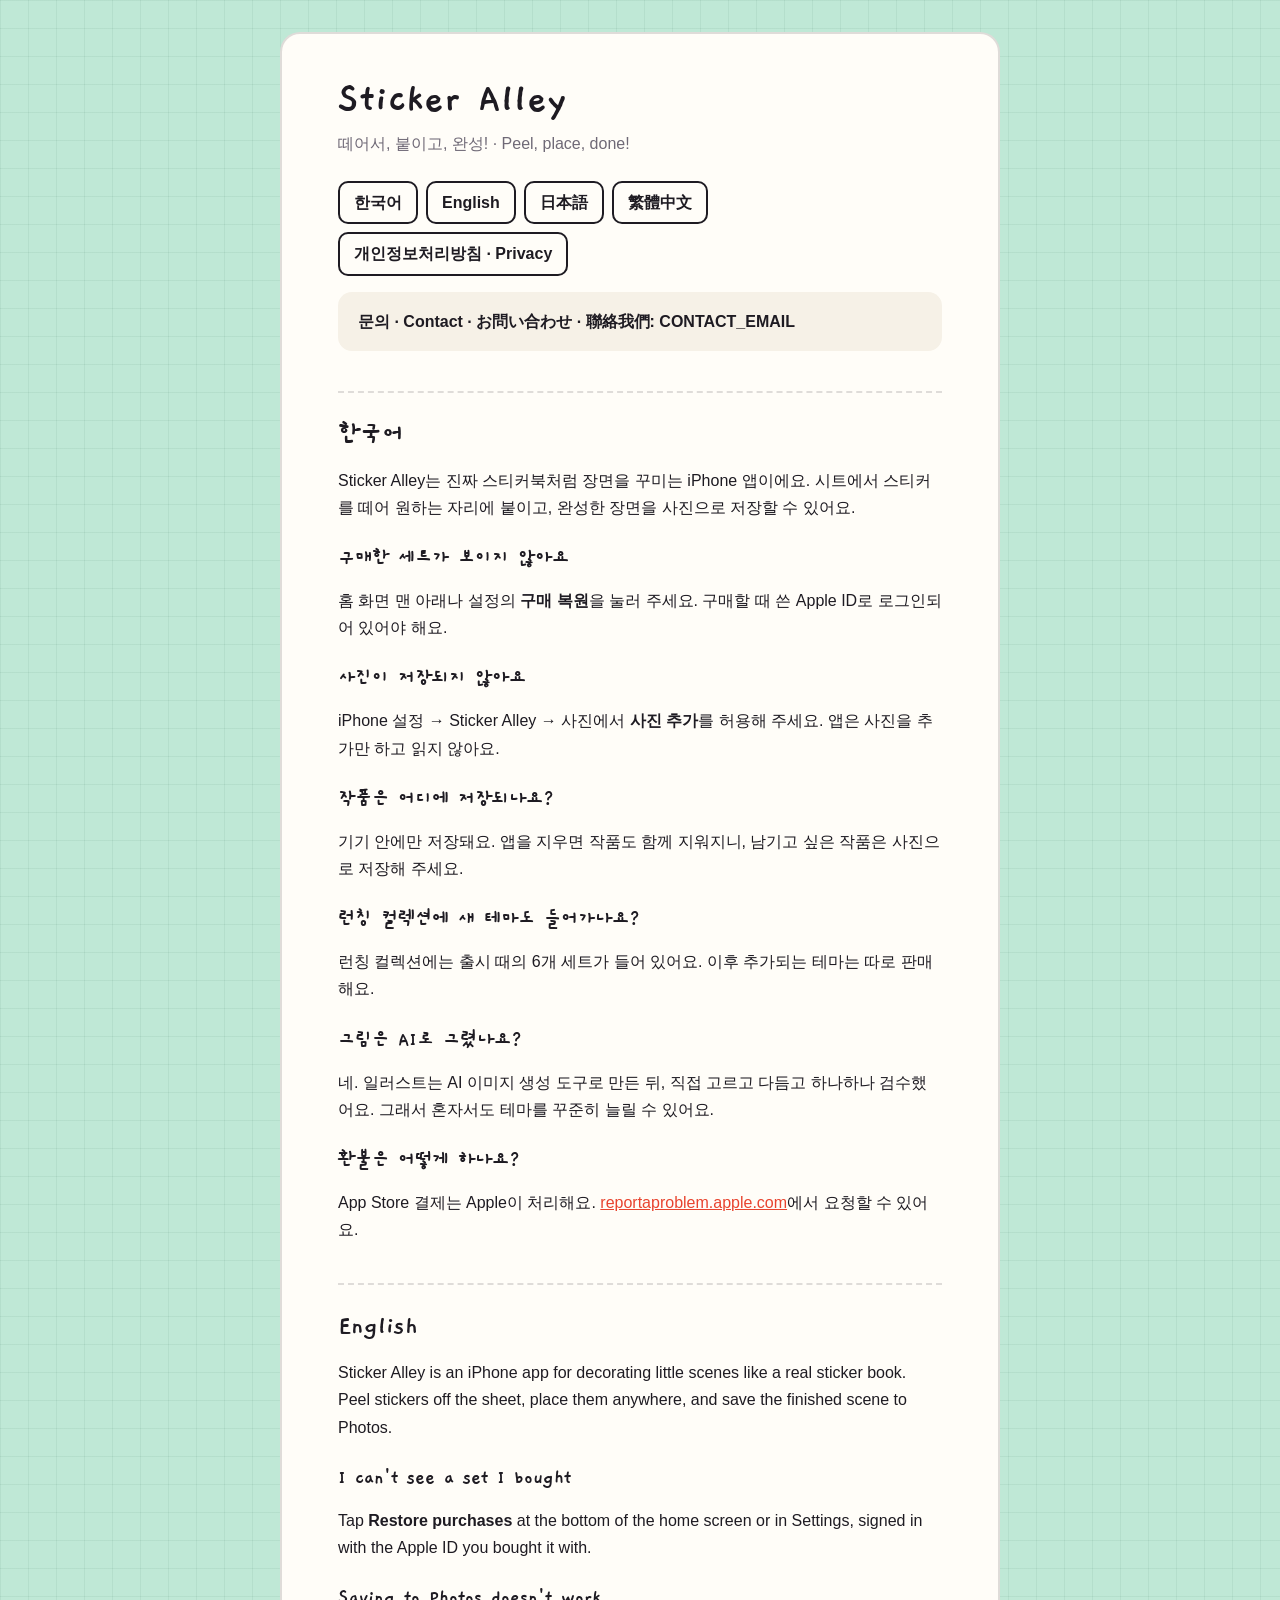
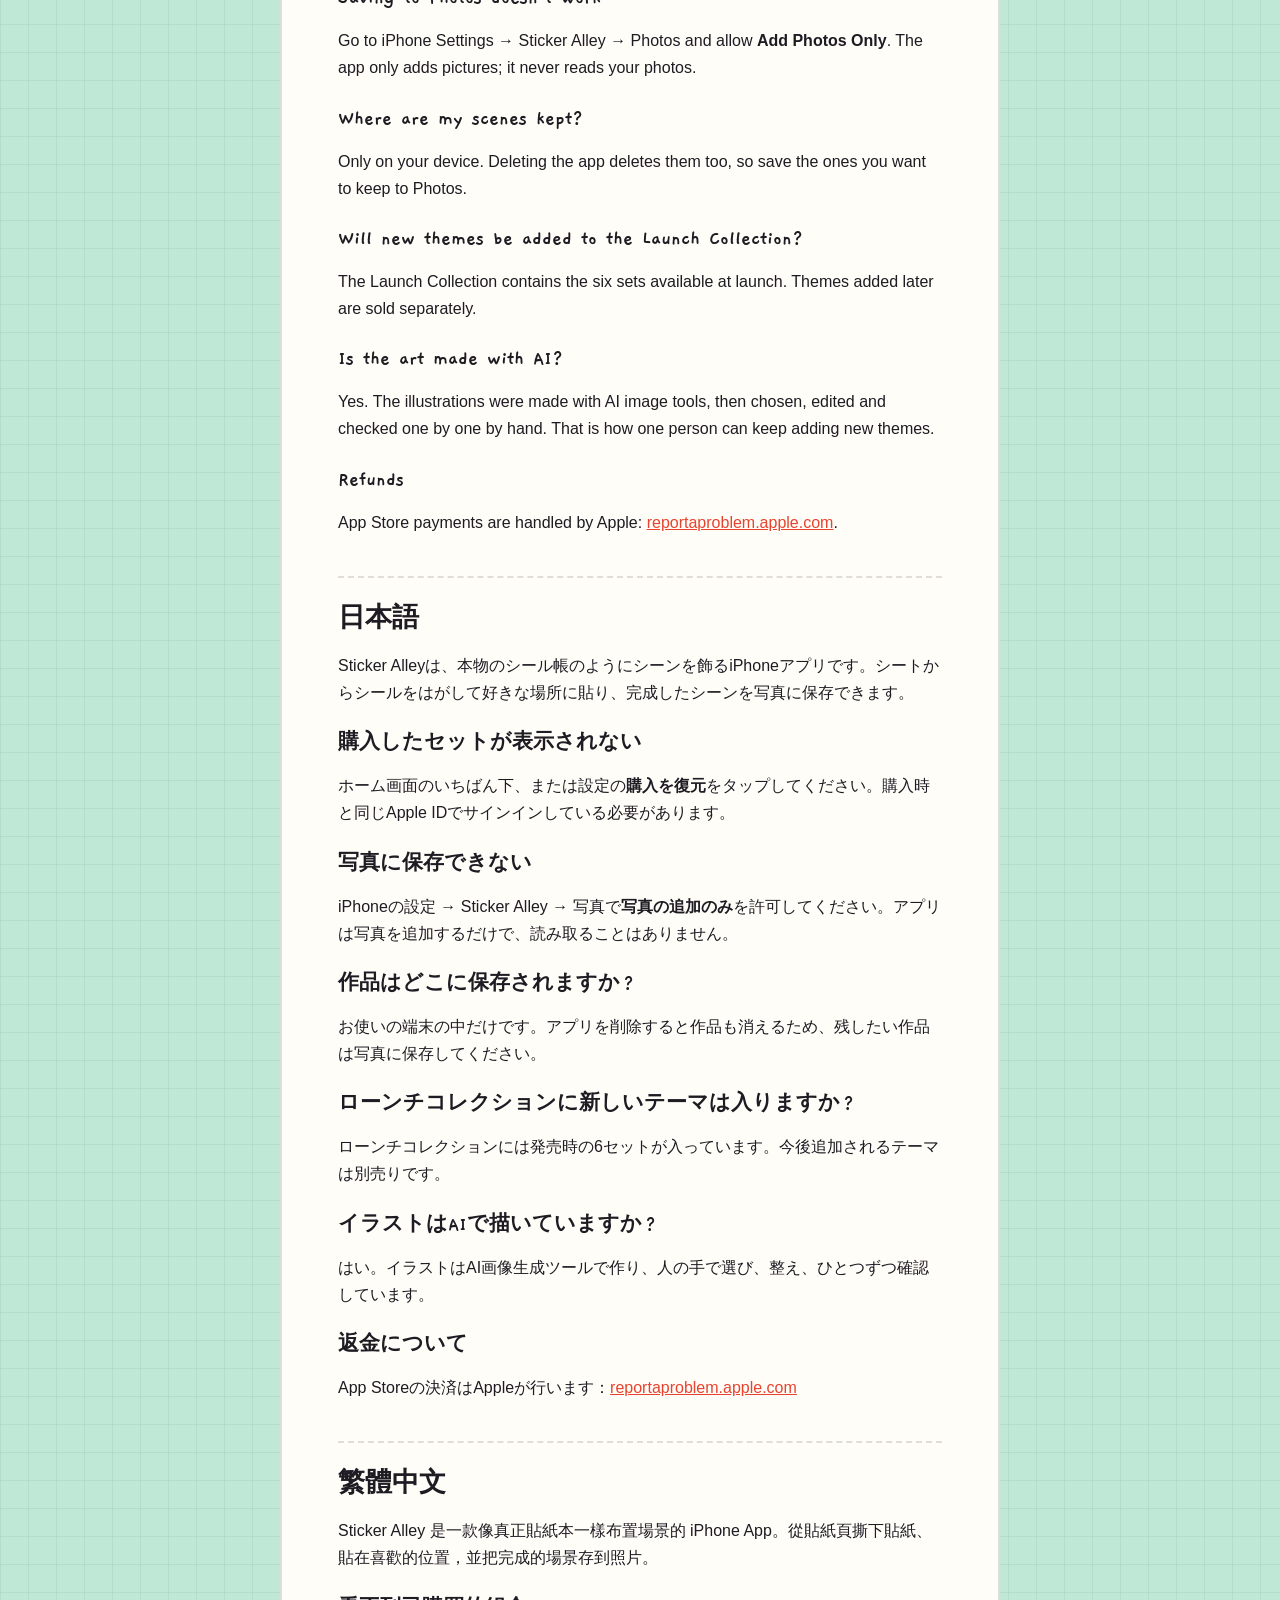
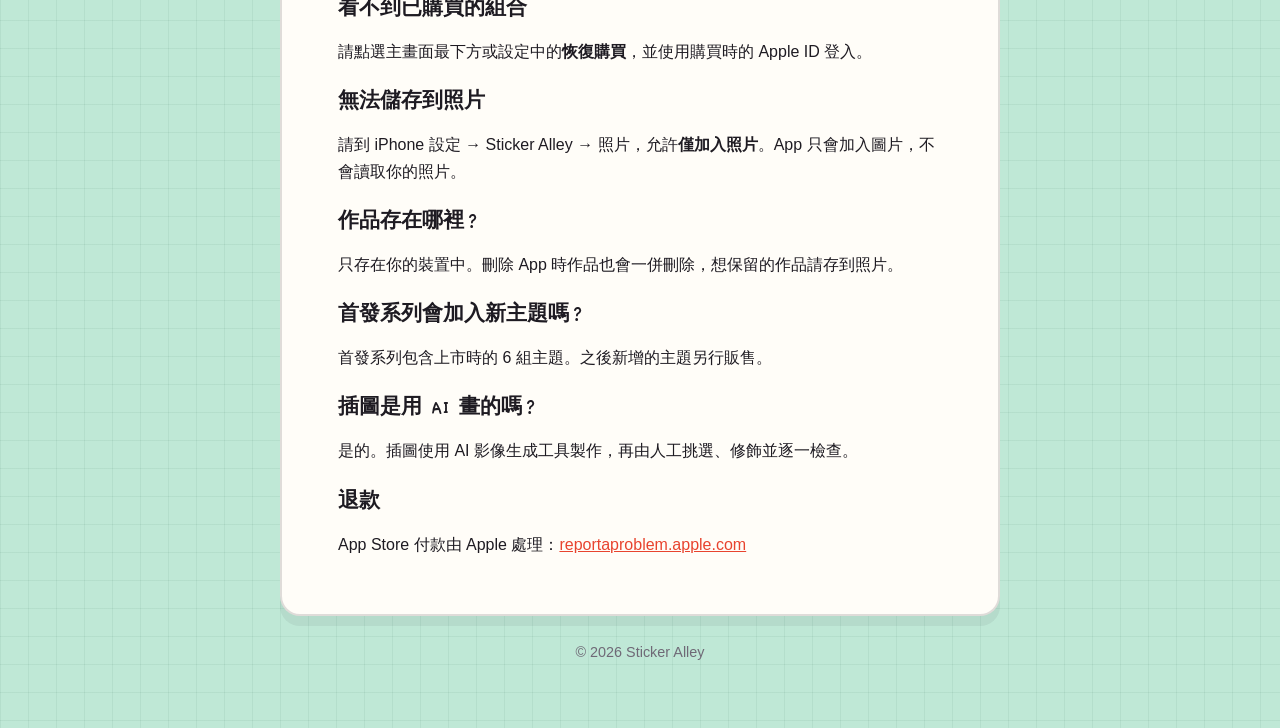
==== index.html @ f232ded1 "Support and privacy pages in four languages Co-Authored-By: Claude Opus 5.5 <noreply@anthropic.com>" ====
<!doctype html>
<html lang="ko">
<head>
<meta charset="utf-8">
<meta name="viewport" content="width=device-width, initial-scale=1">
<title>Sticker Alley — 고객지원 / Support</title>
<meta name="description" content="Sticker Alley 고객지원 · Support · サポート · 客服">
<link rel="preconnect" href="https://fonts.googleapis.com">
<link href="https://fonts.googleapis.com/css2?family=Gaegu:wght@700&display=swap" rel="stylesheet">
<link rel="stylesheet" href="style.css">
</head>
<body>
<main>
  <h1>Sticker Alley</h1>
  <p class="lead">떼어서, 붙이고, 완성! · Peel, place, done!</p>
  <nav class="langs">
    <a href="#ko">한국어</a><a href="#en">English</a><a href="#ja">日本語</a><a href="#zh">繁體中文</a>
    <a href="privacy.html">개인정보처리방침 · Privacy</a>
  </nav>

  <p class="contact">문의 · Contact · お問い合わせ · 聯絡我們: <span id="email">CONTACT_EMAIL</span></p>

  <section id="ko">
    <h2>한국어</h2>
    <p>Sticker Alley는 진짜 스티커북처럼 장면을 꾸미는 iPhone 앱이에요. 시트에서 스티커를 떼어 원하는 자리에 붙이고, 완성한 장면을 사진으로 저장할 수 있어요.</p>
    <h3>구매한 세트가 보이지 않아요</h3>
    <p>홈 화면 맨 아래나 설정의 <b>구매 복원</b>을 눌러 주세요. 구매할 때 쓴 Apple ID로 로그인되어 있어야 해요.</p>
    <h3>사진이 저장되지 않아요</h3>
    <p>iPhone 설정 → Sticker Alley → 사진에서 <b>사진 추가</b>를 허용해 주세요. 앱은 사진을 추가만 하고 읽지 않아요.</p>
    <h3>작품은 어디에 저장되나요?</h3>
    <p>기기 안에만 저장돼요. 앱을 지우면 작품도 함께 지워지니, 남기고 싶은 작품은 사진으로 저장해 주세요.</p>
    <h3>런칭 컬렉션에 새 테마도 들어가나요?</h3>
    <p>런칭 컬렉션에는 출시 때의 6개 세트가 들어 있어요. 이후 추가되는 테마는 따로 판매해요.</p>
    <h3>그림은 AI로 그렸나요?</h3>
    <p>네. 일러스트는 AI 이미지 생성 도구로 만든 뒤, 직접 고르고 다듬고 하나하나 검수했어요. 그래서 혼자서도 테마를 꾸준히 늘릴 수 있어요.</p>
    <h3>환불은 어떻게 하나요?</h3>
    <p>App Store 결제는 Apple이 처리해요. <a href="https://reportaproblem.apple.com">reportaproblem.apple.com</a>에서 요청할 수 있어요.</p>
  </section>

  <section id="en">
    <h2>English</h2>
    <p>Sticker Alley is an iPhone app for decorating little scenes like a real sticker book. Peel stickers off the sheet, place them anywhere, and save the finished scene to Photos.</p>
    <h3>I can't see a set I bought</h3>
    <p>Tap <b>Restore purchases</b> at the bottom of the home screen or in Settings, signed in with the Apple ID you bought it with.</p>
    <h3>Saving to Photos doesn't work</h3>
    <p>Go to iPhone Settings → Sticker Alley → Photos and allow <b>Add Photos Only</b>. The app only adds pictures; it never reads your photos.</p>
    <h3>Where are my scenes kept?</h3>
    <p>Only on your device. Deleting the app deletes them too, so save the ones you want to keep to Photos.</p>
    <h3>Will new themes be added to the Launch Collection?</h3>
    <p>The Launch Collection contains the six sets available at launch. Themes added later are sold separately.</p>
    <h3>Is the art made with AI?</h3>
    <p>Yes. The illustrations were made with AI image tools, then chosen, edited and checked one by one by hand. That is how one person can keep adding new themes.</p>
    <h3>Refunds</h3>
    <p>App Store payments are handled by Apple: <a href="https://reportaproblem.apple.com">reportaproblem.apple.com</a>.</p>
  </section>

  <section id="ja">
    <h2>日本語</h2>
    <p>Sticker Alleyは、本物のシール帳のようにシーンを飾るiPhoneアプリです。シートからシールをはがして好きな場所に貼り、完成したシーンを写真に保存できます。</p>
    <h3>購入したセットが表示されない</h3>
    <p>ホーム画面のいちばん下、または設定の<b>購入を復元</b>をタップしてください。購入時と同じApple IDでサインインしている必要があります。</p>
    <h3>写真に保存できない</h3>
    <p>iPhoneの設定 → Sticker Alley → 写真で<b>写真の追加のみ</b>を許可してください。アプリは写真を追加するだけで、読み取ることはありません。</p>
    <h3>作品はどこに保存されますか？</h3>
    <p>お使いの端末の中だけです。アプリを削除すると作品も消えるため、残したい作品は写真に保存してください。</p>
    <h3>ローンチコレクションに新しいテーマは入りますか？</h3>
    <p>ローンチコレクションには発売時の6セットが入っています。今後追加されるテーマは別売りです。</p>
    <h3>イラストはAIで描いていますか？</h3>
    <p>はい。イラストはAI画像生成ツールで作り、人の手で選び、整え、ひとつずつ確認しています。</p>
    <h3>返金について</h3>
    <p>App Storeの決済はAppleが行います：<a href="https://reportaproblem.apple.com">reportaproblem.apple.com</a></p>
  </section>

  <section id="zh">
    <h2>繁體中文</h2>
    <p>Sticker Alley 是一款像真正貼紙本一樣布置場景的 iPhone App。從貼紙頁撕下貼紙、貼在喜歡的位置，並把完成的場景存到照片。</p>
    <h3>看不到已購買的組合</h3>
    <p>請點選主畫面最下方或設定中的<b>恢復購買</b>，並使用購買時的 Apple ID 登入。</p>
    <h3>無法儲存到照片</h3>
    <p>請到 iPhone 設定 → Sticker Alley → 照片，允許<b>僅加入照片</b>。App 只會加入圖片，不會讀取你的照片。</p>
    <h3>作品存在哪裡？</h3>
    <p>只存在你的裝置中。刪除 App 時作品也會一併刪除，想保留的作品請存到照片。</p>
    <h3>首發系列會加入新主題嗎？</h3>
    <p>首發系列包含上市時的 6 組主題。之後新增的主題另行販售。</p>
    <h3>插圖是用 AI 畫的嗎？</h3>
    <p>是的。插圖使用 AI 影像生成工具製作，再由人工挑選、修飾並逐一檢查。</p>
    <h3>退款</h3>
    <p>App Store 付款由 Apple 處理：<a href="https://reportaproblem.apple.com">reportaproblem.apple.com</a></p>
  </section>
</main>
<footer>© 2026 Sticker Alley</footer>
</body>
</html>
---- style.css ----
:root {
  --paper: #f6f1e7;
  --surface: #fffdf8;
  --ink: #1e1b22;
  --sub: #6f6976;
  --accent: #e8432e;
  --mint: #bfe8d6;
  --rule: rgba(30, 27, 34, 0.14);
}
* { box-sizing: border-box; }
body {
  margin: 0;
  background: var(--mint);
  background-image: linear-gradient(rgba(30, 90, 70, 0.07) 1px, transparent 1px),
                    linear-gradient(90deg, rgba(30, 90, 70, 0.07) 1px, transparent 1px);
  background-size: 28px 28px;
  color: var(--ink);
  font: 16px/1.7 "Pretendard", -apple-system, "Apple SD Gothic Neo", "Hiragino Sans", "PingFang TC", "Noto Sans KR", sans-serif;
  padding: 32px 16px 64px;
}
main {
  max-width: 720px;
  margin: 0 auto;
  background: var(--surface);
  border: 2px solid var(--rule);
  border-radius: 20px;
  padding: 40px clamp(20px, 5vw, 56px);
  box-shadow: 0 10px 0 rgba(30, 27, 34, 0.06);
}
h1, h2, h3 { font-family: "Gaegu", "Pretendard", sans-serif; line-height: 1.25; }
h1 { font-size: 2.6rem; margin: 0 0 4px; }
h2 { font-size: 1.7rem; margin: 40px 0 8px; padding-top: 24px; border-top: 2px dashed var(--rule); }
h3 { font-size: 1.3rem; margin: 24px 0 4px; }
.lead { color: var(--sub); margin: 0 0 24px; }
nav.langs { display: flex; flex-wrap: wrap; gap: 8px; margin: 0 0 8px; }
nav.langs a, .button {
  display: inline-block;
  padding: 6px 14px;
  border: 2px solid var(--ink);
  border-radius: 10px;
  color: var(--ink);
  text-decoration: none;
  font-weight: 700;
  background: var(--surface);
}
nav.langs a:hover, .button:hover { background: var(--paper); }
a { color: var(--accent); }
.contact {
  background: var(--paper);
  border-radius: 14px;
  padding: 16px 20px;
  margin: 16px 0;
  font-weight: 700;
}
footer { max-width: 720px; margin: 24px auto 0; text-align: center; color: var(--sub); font-size: 0.9rem; }
ul { padding-left: 1.2em; }
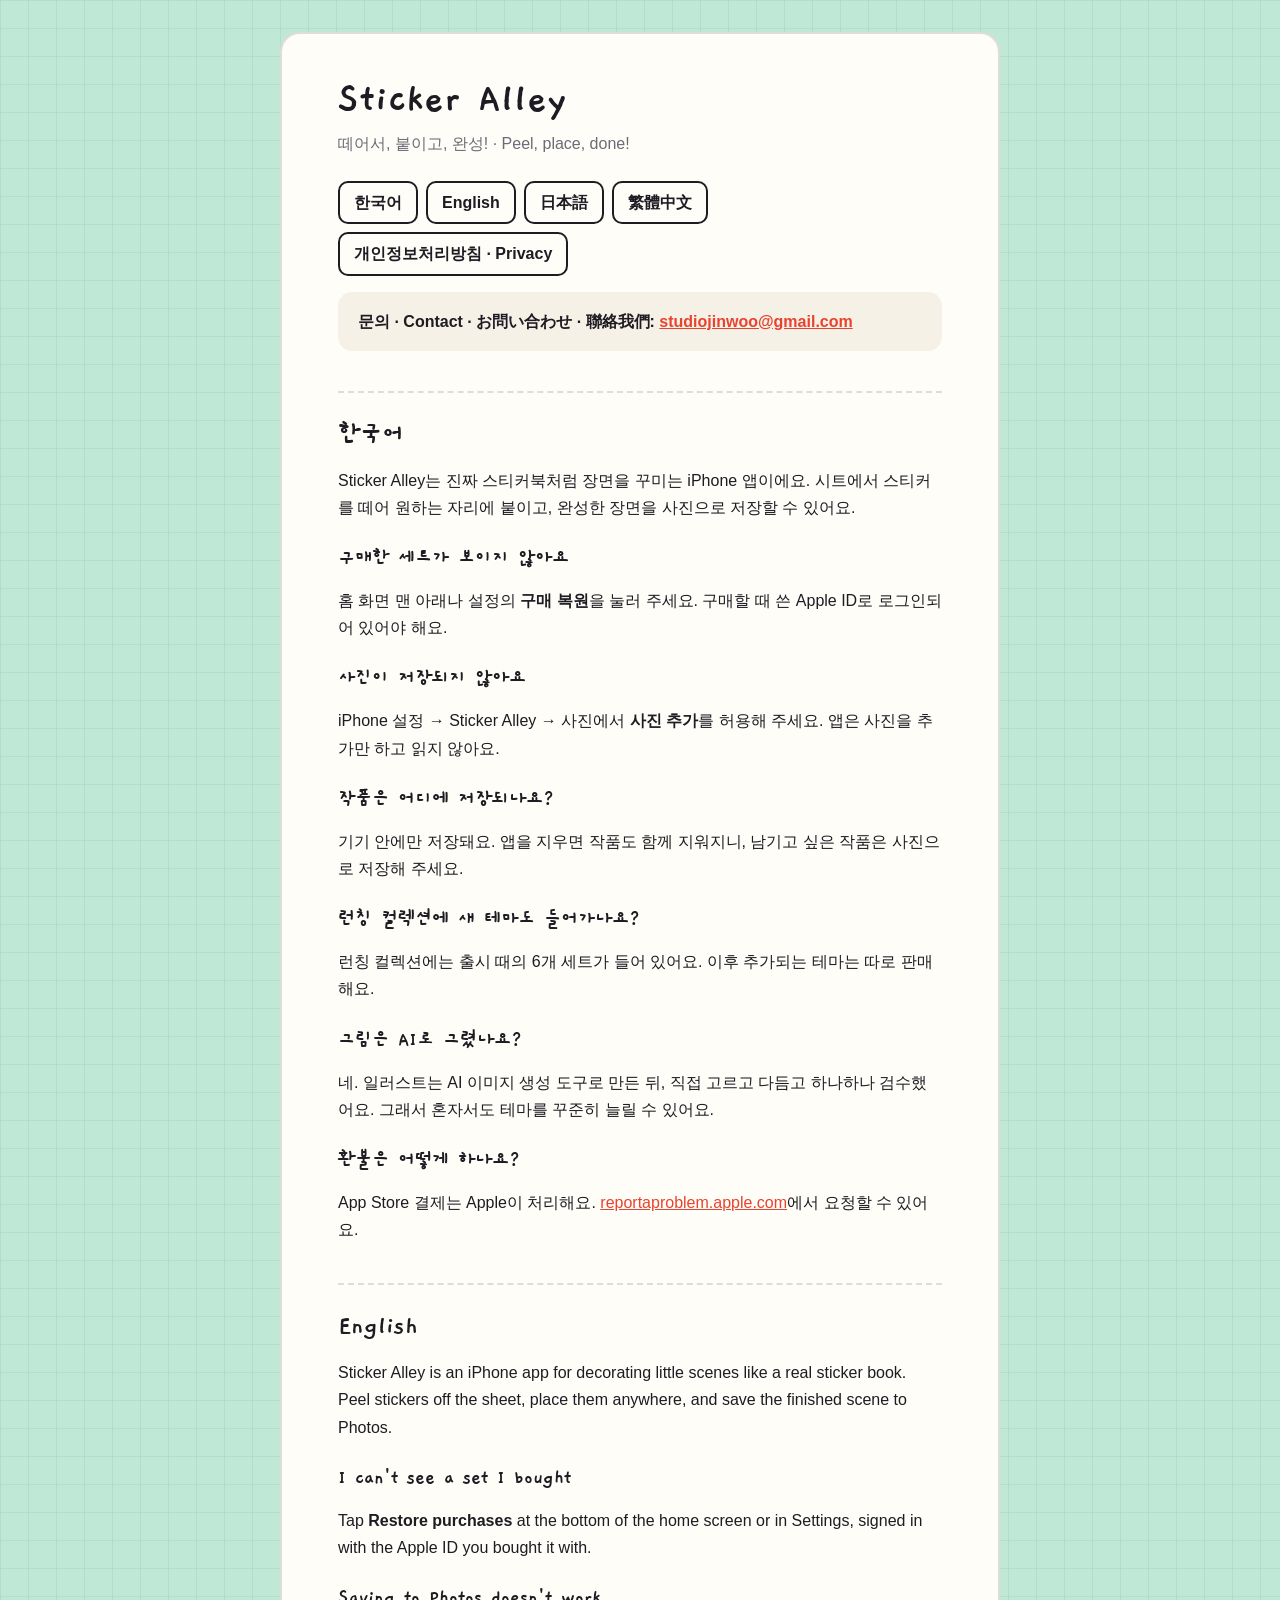
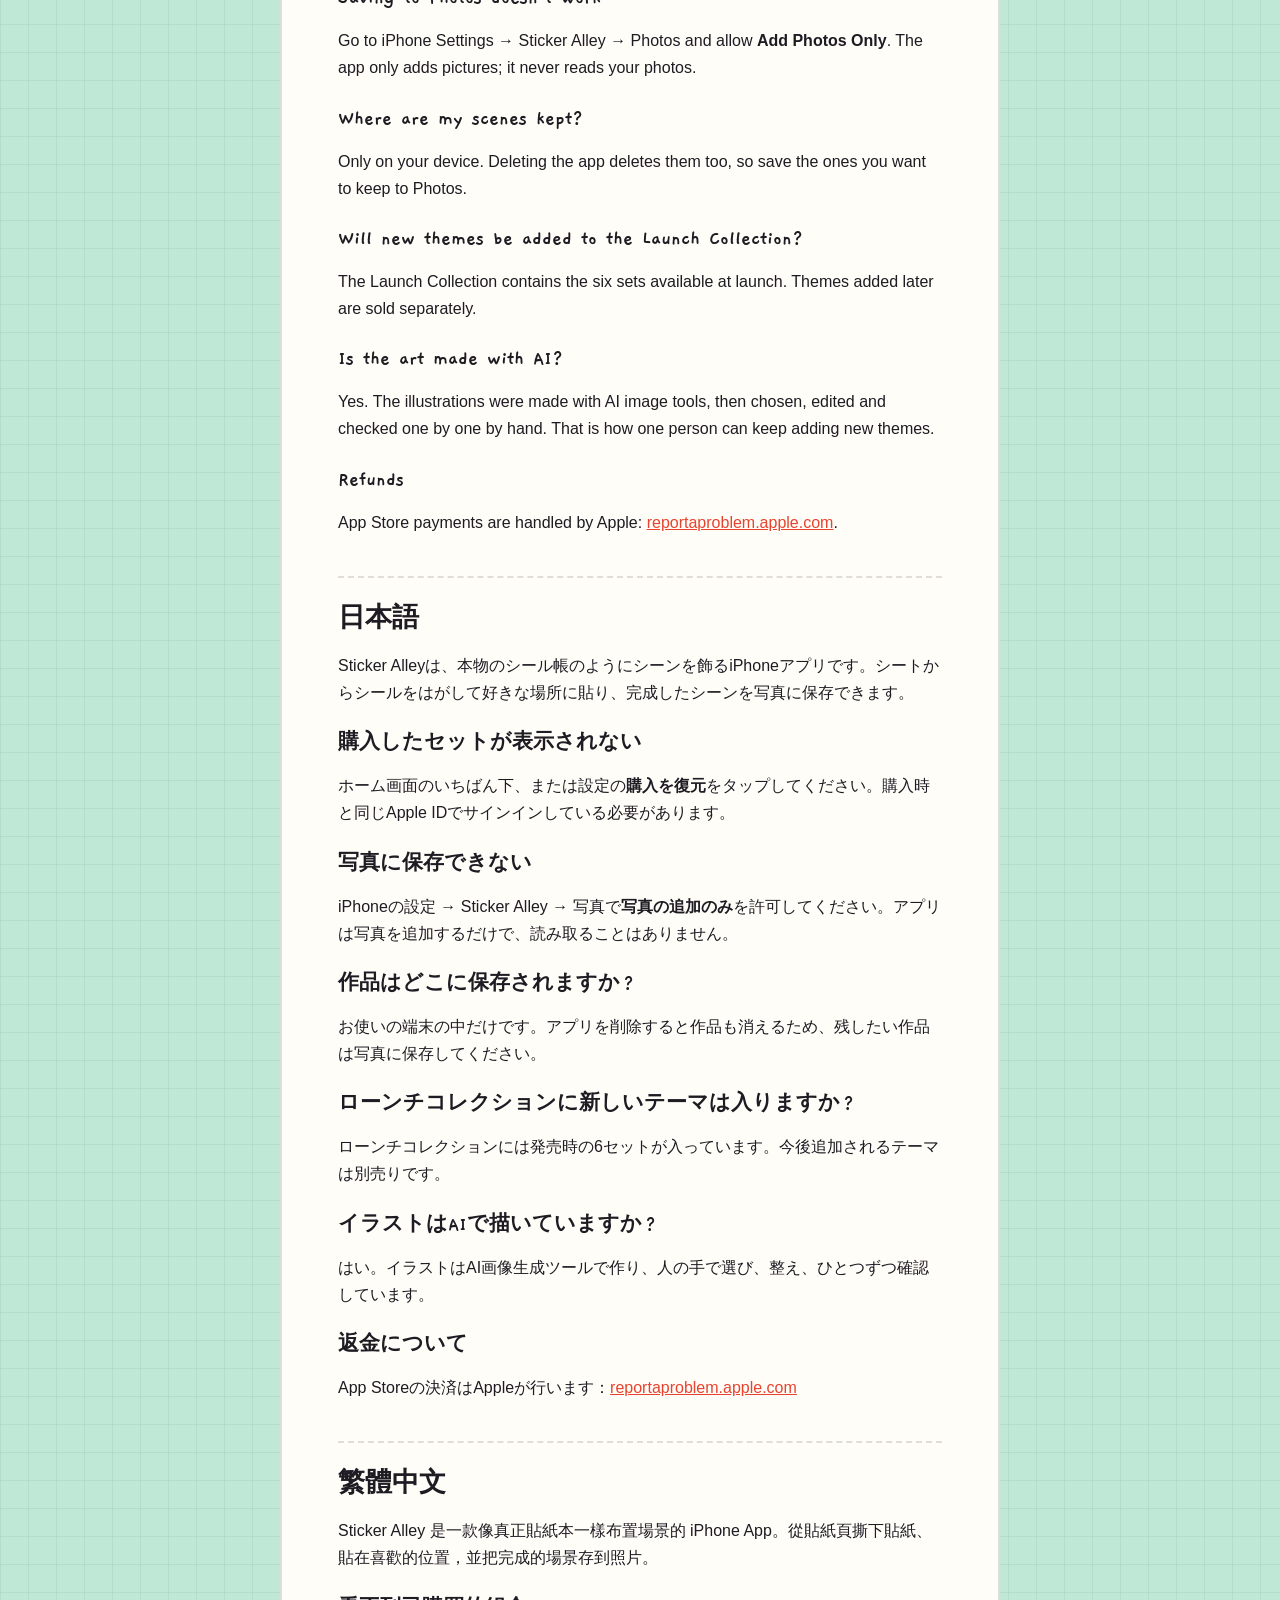
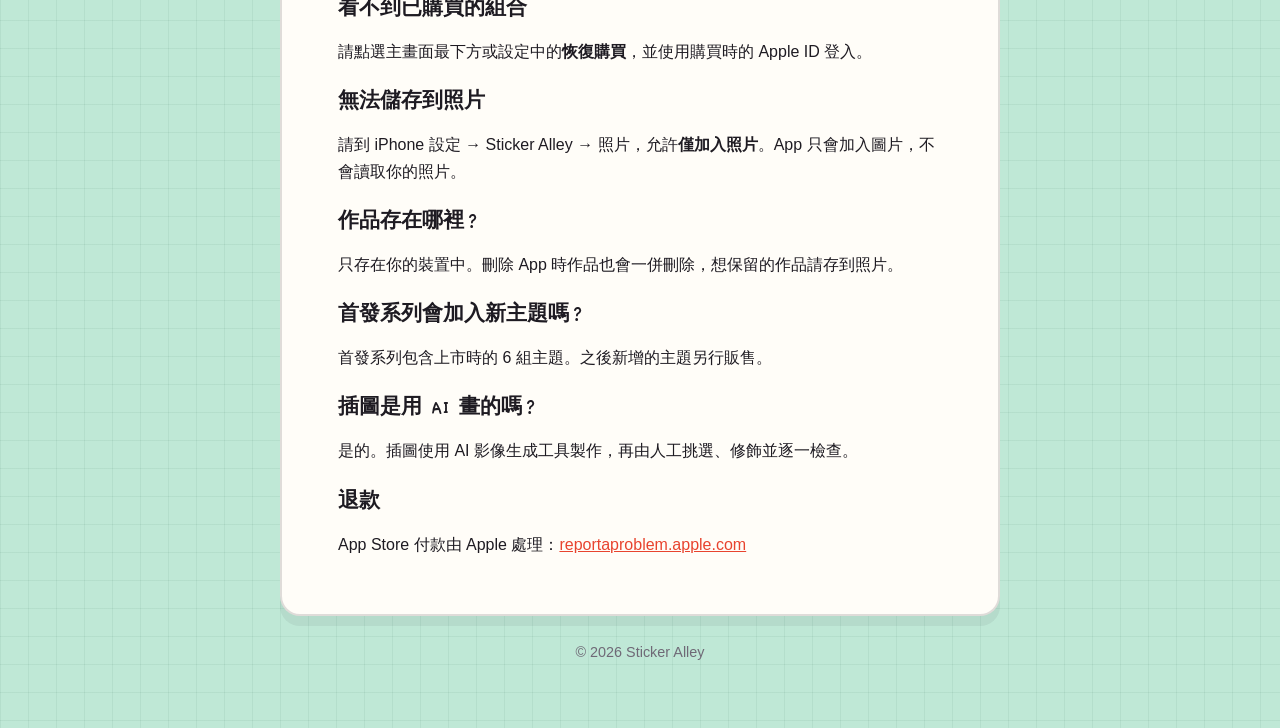
==== commit 12c40d71: "Contact address Co-Authored-By: Claude Opus 5.5 <noreply@anthropic.com>" ====
--- a/index.html
+++ b/index.html
@@ -18,7 +18,7 @@
     <a href="privacy.html">개인정보처리방침 · Privacy</a>
   </nav>
 
-  <p class="contact">문의 · Contact · お問い合わせ · 聯絡我們: <span id="email">CONTACT_EMAIL</span></p>
+  <p class="contact">문의 · Contact · お問い合わせ · 聯絡我們: <a id="email" href="mailto:studiojinwoo@gmail.com">studiojinwoo@gmail.com</a></p>
 
   <section id="ko">
     <h2>한국어</h2>
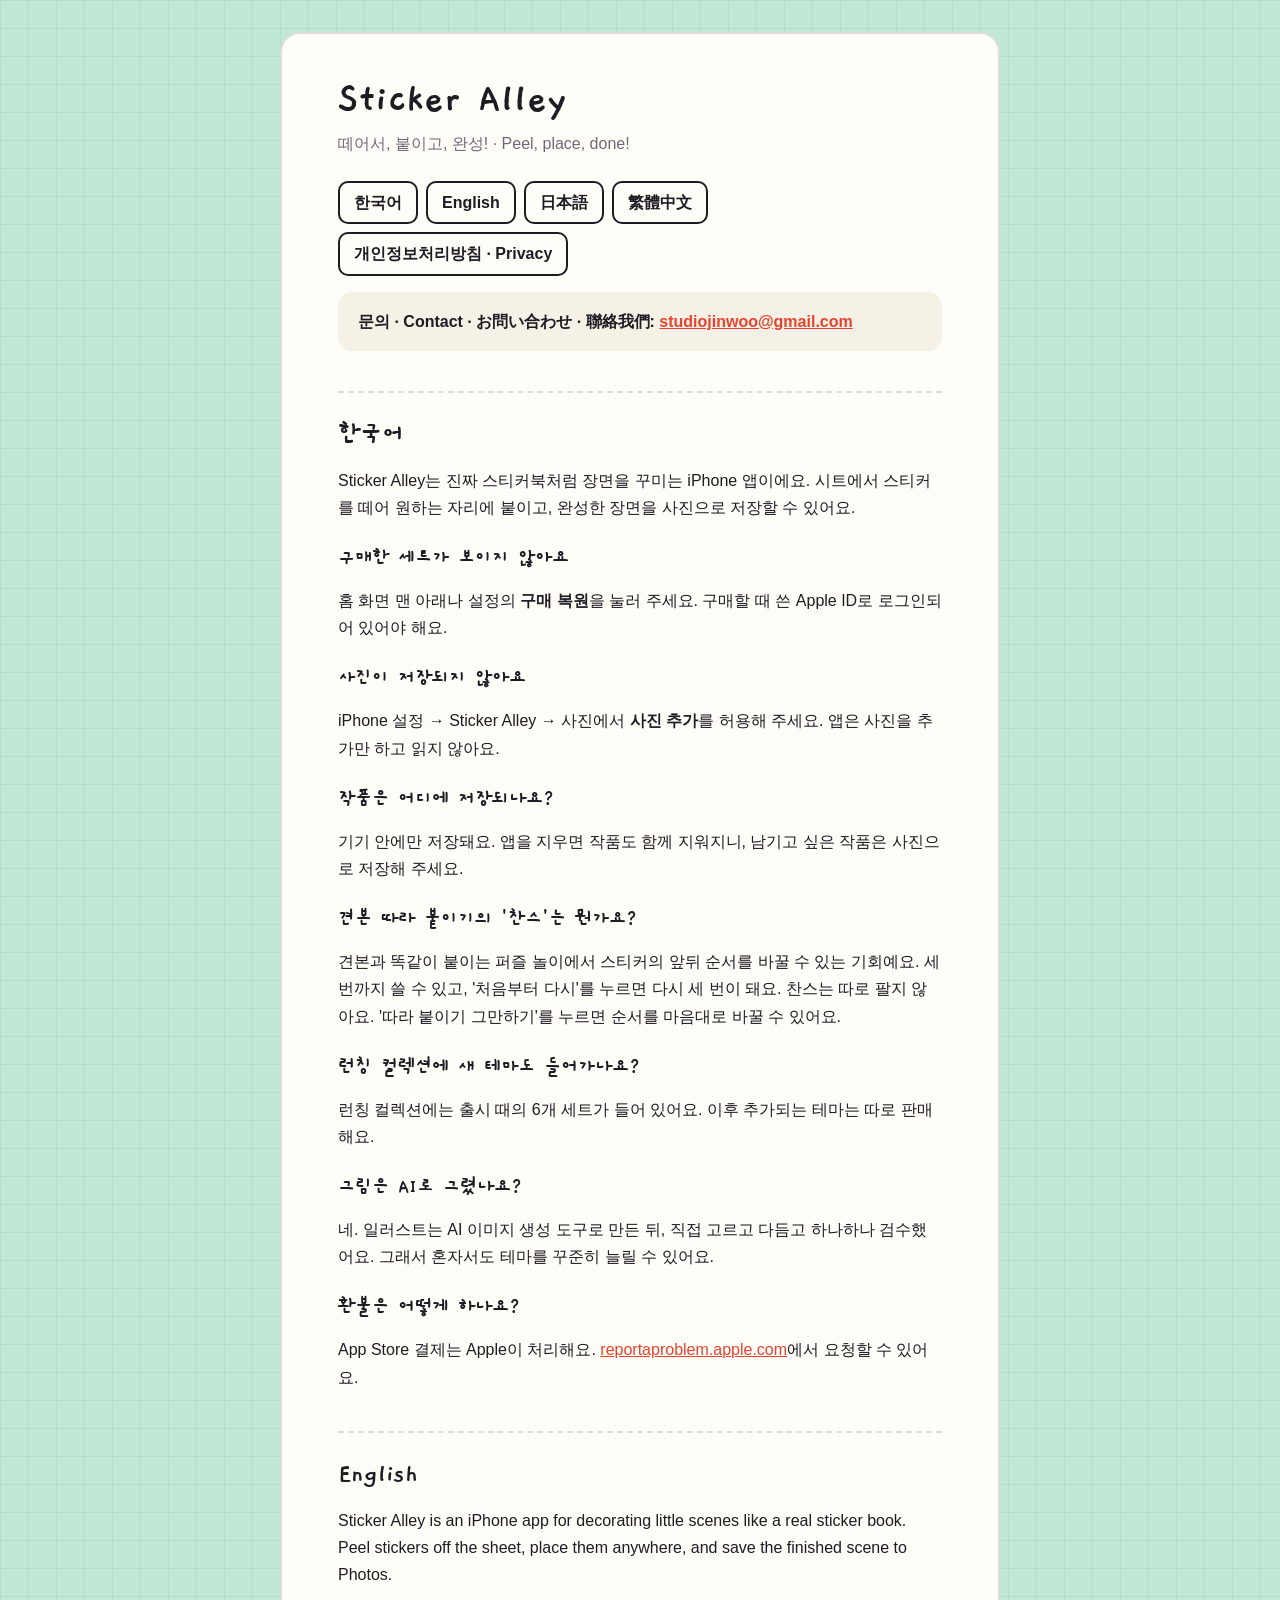
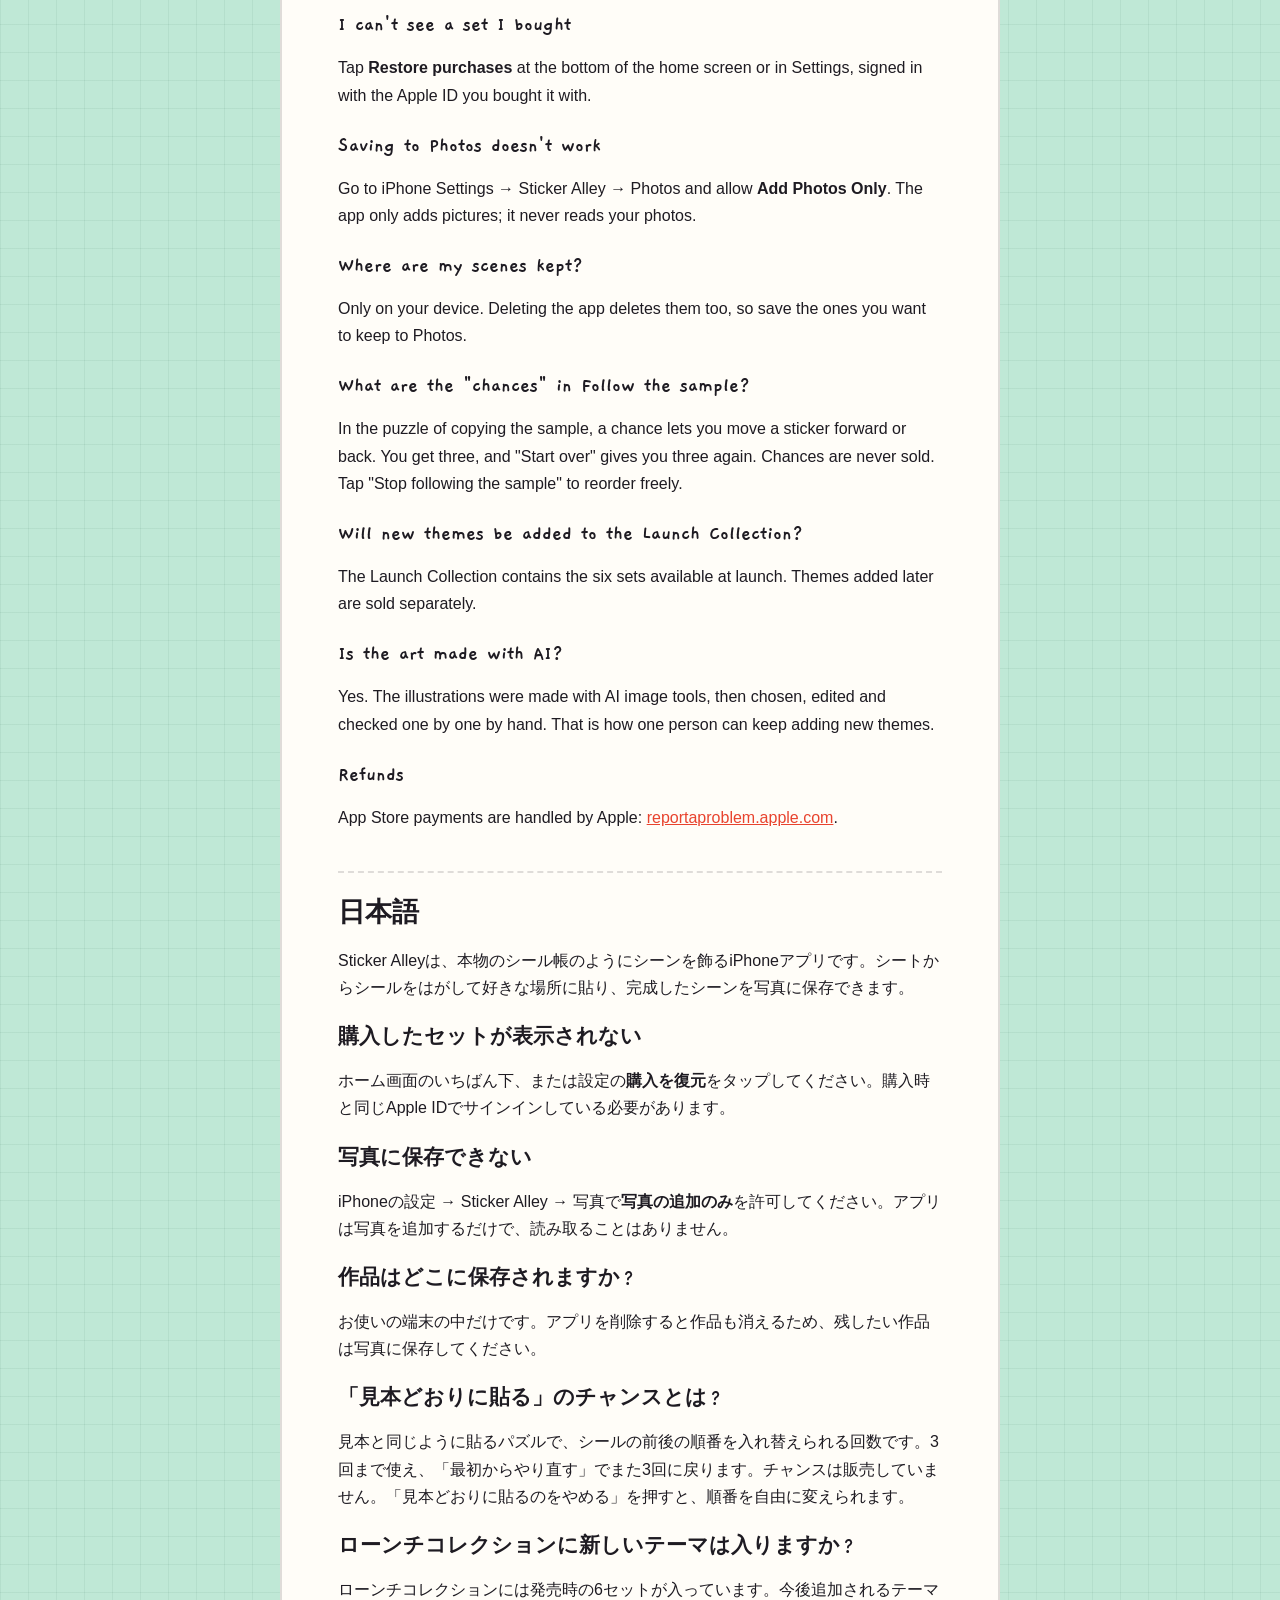
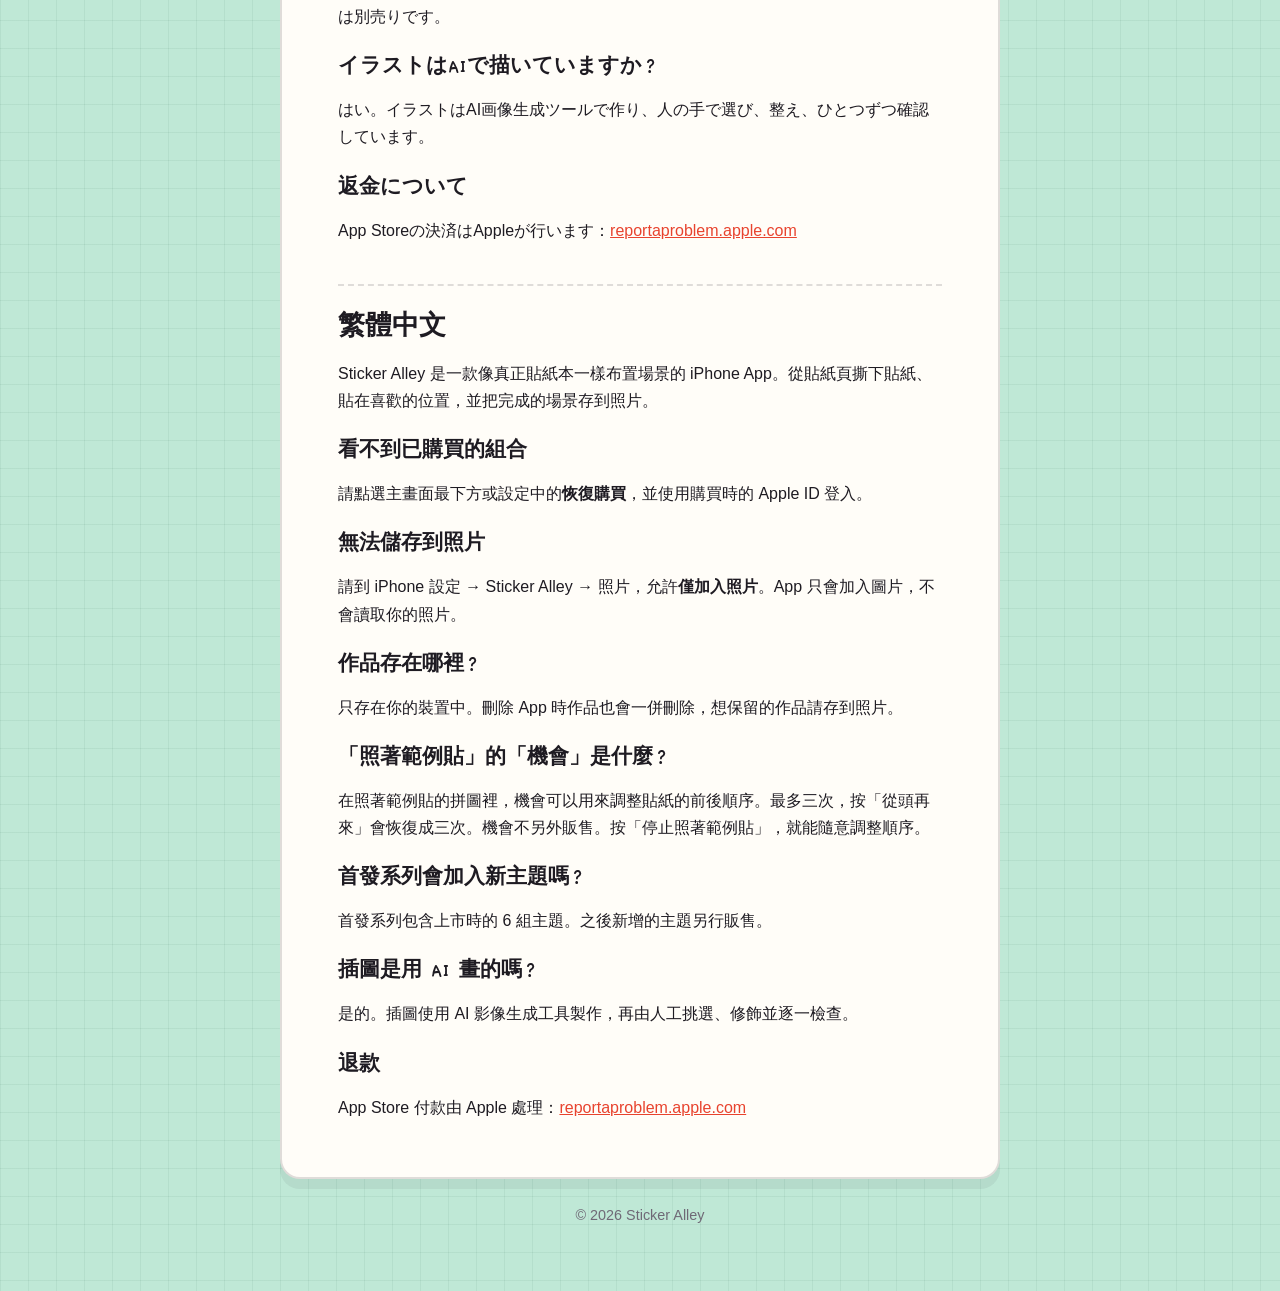
==== commit 9d4aaab1: "FAQ: 견본 따라 붙이기의 찬스 (4개 언어) Co-Authored-By: Claude Opus 5.5 <noreply@anthropic.com>" ====
--- a/index.html
+++ b/index.html
@@ -29,6 +29,8 @@
     <p>iPhone 설정 → Sticker Alley → 사진에서 <b>사진 추가</b>를 허용해 주세요. 앱은 사진을 추가만 하고 읽지 않아요.</p>
     <h3>작품은 어디에 저장되나요?</h3>
     <p>기기 안에만 저장돼요. 앱을 지우면 작품도 함께 지워지니, 남기고 싶은 작품은 사진으로 저장해 주세요.</p>
+    <h3>견본 따라 붙이기의 '찬스'는 뭔가요?</h3>
+    <p>견본과 똑같이 붙이는 퍼즐 놀이에서 스티커의 앞뒤 순서를 바꿀 수 있는 기회예요. 세 번까지 쓸 수 있고, '처음부터 다시'를 누르면 다시 세 번이 돼요. 찬스는 따로 팔지 않아요. '따라 붙이기 그만하기'를 누르면 순서를 마음대로 바꿀 수 있어요.</p>
     <h3>런칭 컬렉션에 새 테마도 들어가나요?</h3>
     <p>런칭 컬렉션에는 출시 때의 6개 세트가 들어 있어요. 이후 추가되는 테마는 따로 판매해요.</p>
     <h3>그림은 AI로 그렸나요?</h3>
@@ -46,6 +48,8 @@
     <p>Go to iPhone Settings → Sticker Alley → Photos and allow <b>Add Photos Only</b>. The app only adds pictures; it never reads your photos.</p>
     <h3>Where are my scenes kept?</h3>
     <p>Only on your device. Deleting the app deletes them too, so save the ones you want to keep to Photos.</p>
+    <h3>What are the "chances" in Follow the sample?</h3>
+    <p>In the puzzle of copying the sample, a chance lets you move a sticker forward or back. You get three, and "Start over" gives you three again. Chances are never sold. Tap "Stop following the sample" to reorder freely.</p>
     <h3>Will new themes be added to the Launch Collection?</h3>
     <p>The Launch Collection contains the six sets available at launch. Themes added later are sold separately.</p>
     <h3>Is the art made with AI?</h3>
@@ -63,6 +67,8 @@
     <p>iPhoneの設定 → Sticker Alley → 写真で<b>写真の追加のみ</b>を許可してください。アプリは写真を追加するだけで、読み取ることはありません。</p>
     <h3>作品はどこに保存されますか？</h3>
     <p>お使いの端末の中だけです。アプリを削除すると作品も消えるため、残したい作品は写真に保存してください。</p>
+    <h3>「見本どおりに貼る」のチャンスとは？</h3>
+    <p>見本と同じように貼るパズルで、シールの前後の順番を入れ替えられる回数です。3回まで使え、「最初からやり直す」でまた3回に戻ります。チャンスは販売していません。「見本どおりに貼るのをやめる」を押すと、順番を自由に変えられます。</p>
     <h3>ローンチコレクションに新しいテーマは入りますか？</h3>
     <p>ローンチコレクションには発売時の6セットが入っています。今後追加されるテーマは別売りです。</p>
     <h3>イラストはAIで描いていますか？</h3>
@@ -80,6 +86,8 @@
     <p>請到 iPhone 設定 → Sticker Alley → 照片，允許<b>僅加入照片</b>。App 只會加入圖片，不會讀取你的照片。</p>
     <h3>作品存在哪裡？</h3>
     <p>只存在你的裝置中。刪除 App 時作品也會一併刪除，想保留的作品請存到照片。</p>
+    <h3>「照著範例貼」的「機會」是什麼？</h3>
+    <p>在照著範例貼的拼圖裡，機會可以用來調整貼紙的前後順序。最多三次，按「從頭再來」會恢復成三次。機會不另外販售。按「停止照著範例貼」，就能隨意調整順序。</p>
     <h3>首發系列會加入新主題嗎？</h3>
     <p>首發系列包含上市時的 6 組主題。之後新增的主題另行販售。</p>
     <h3>插圖是用 AI 畫的嗎？</h3>
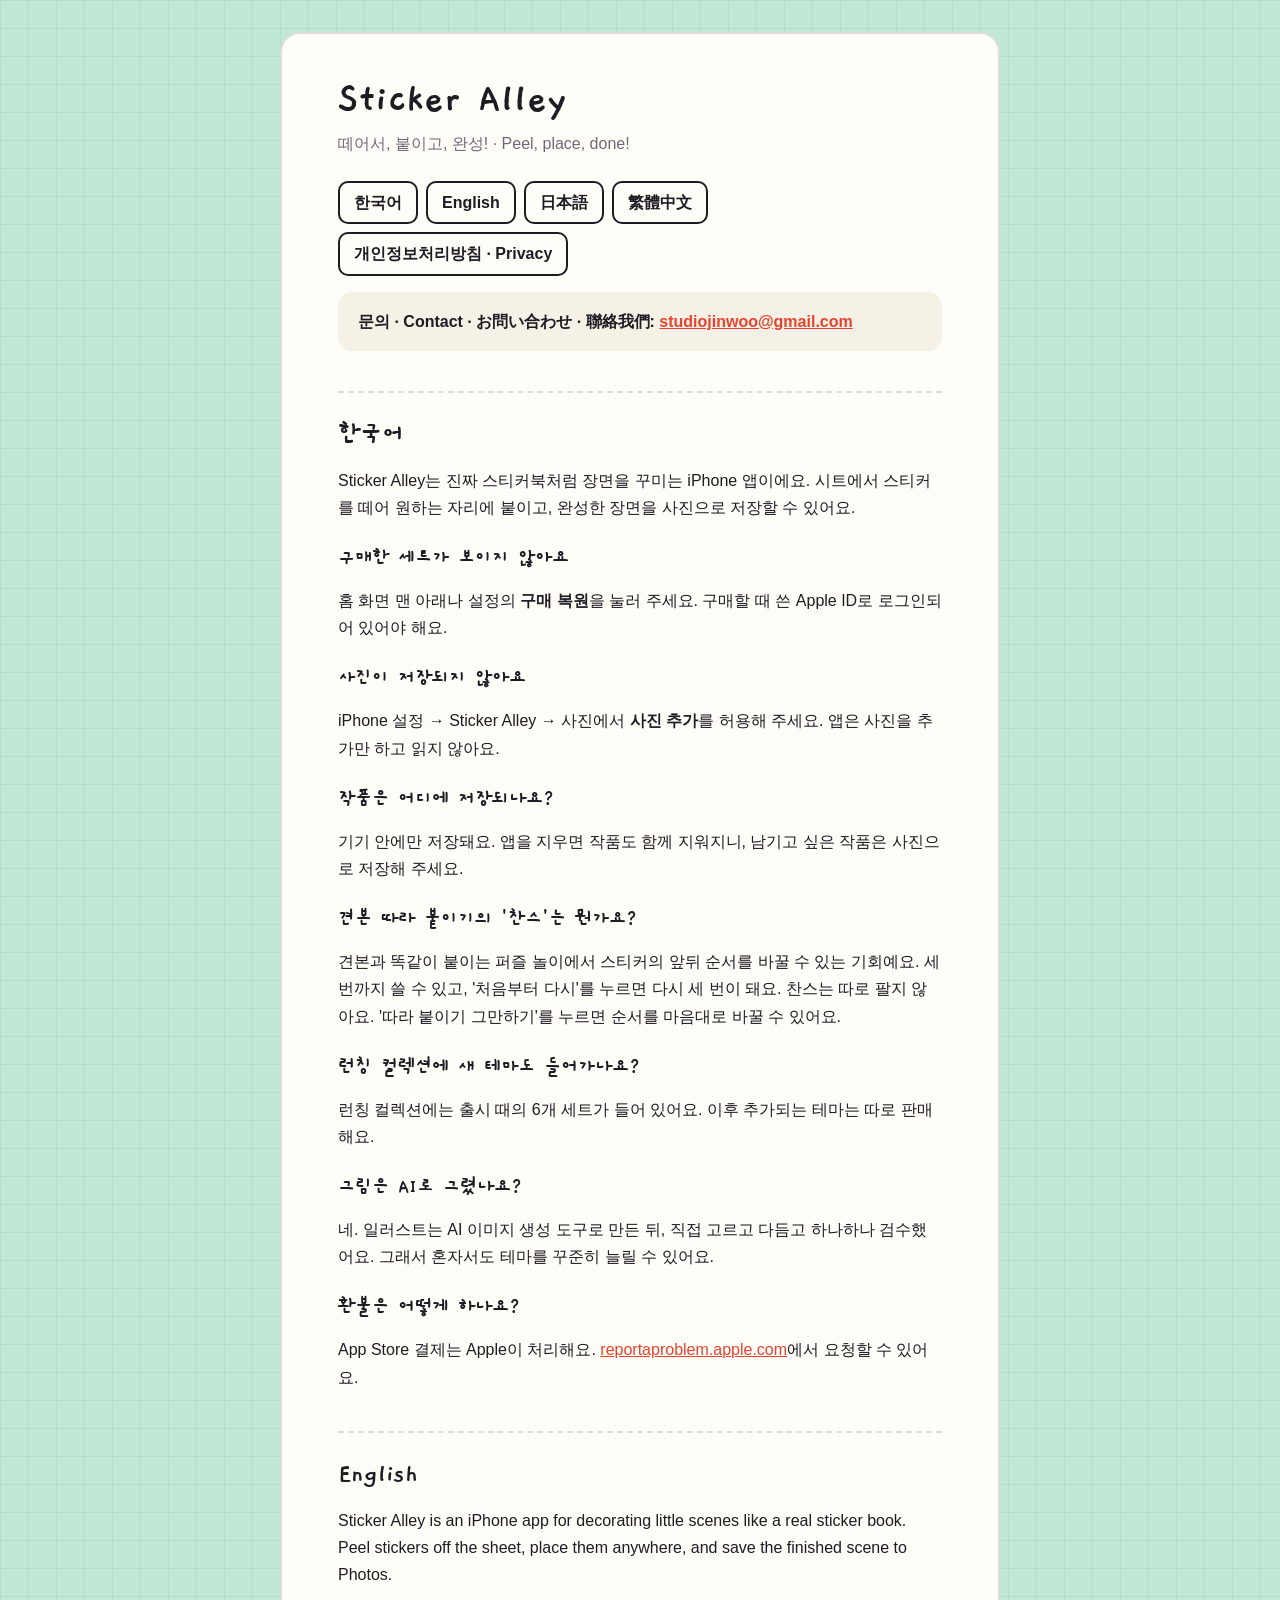
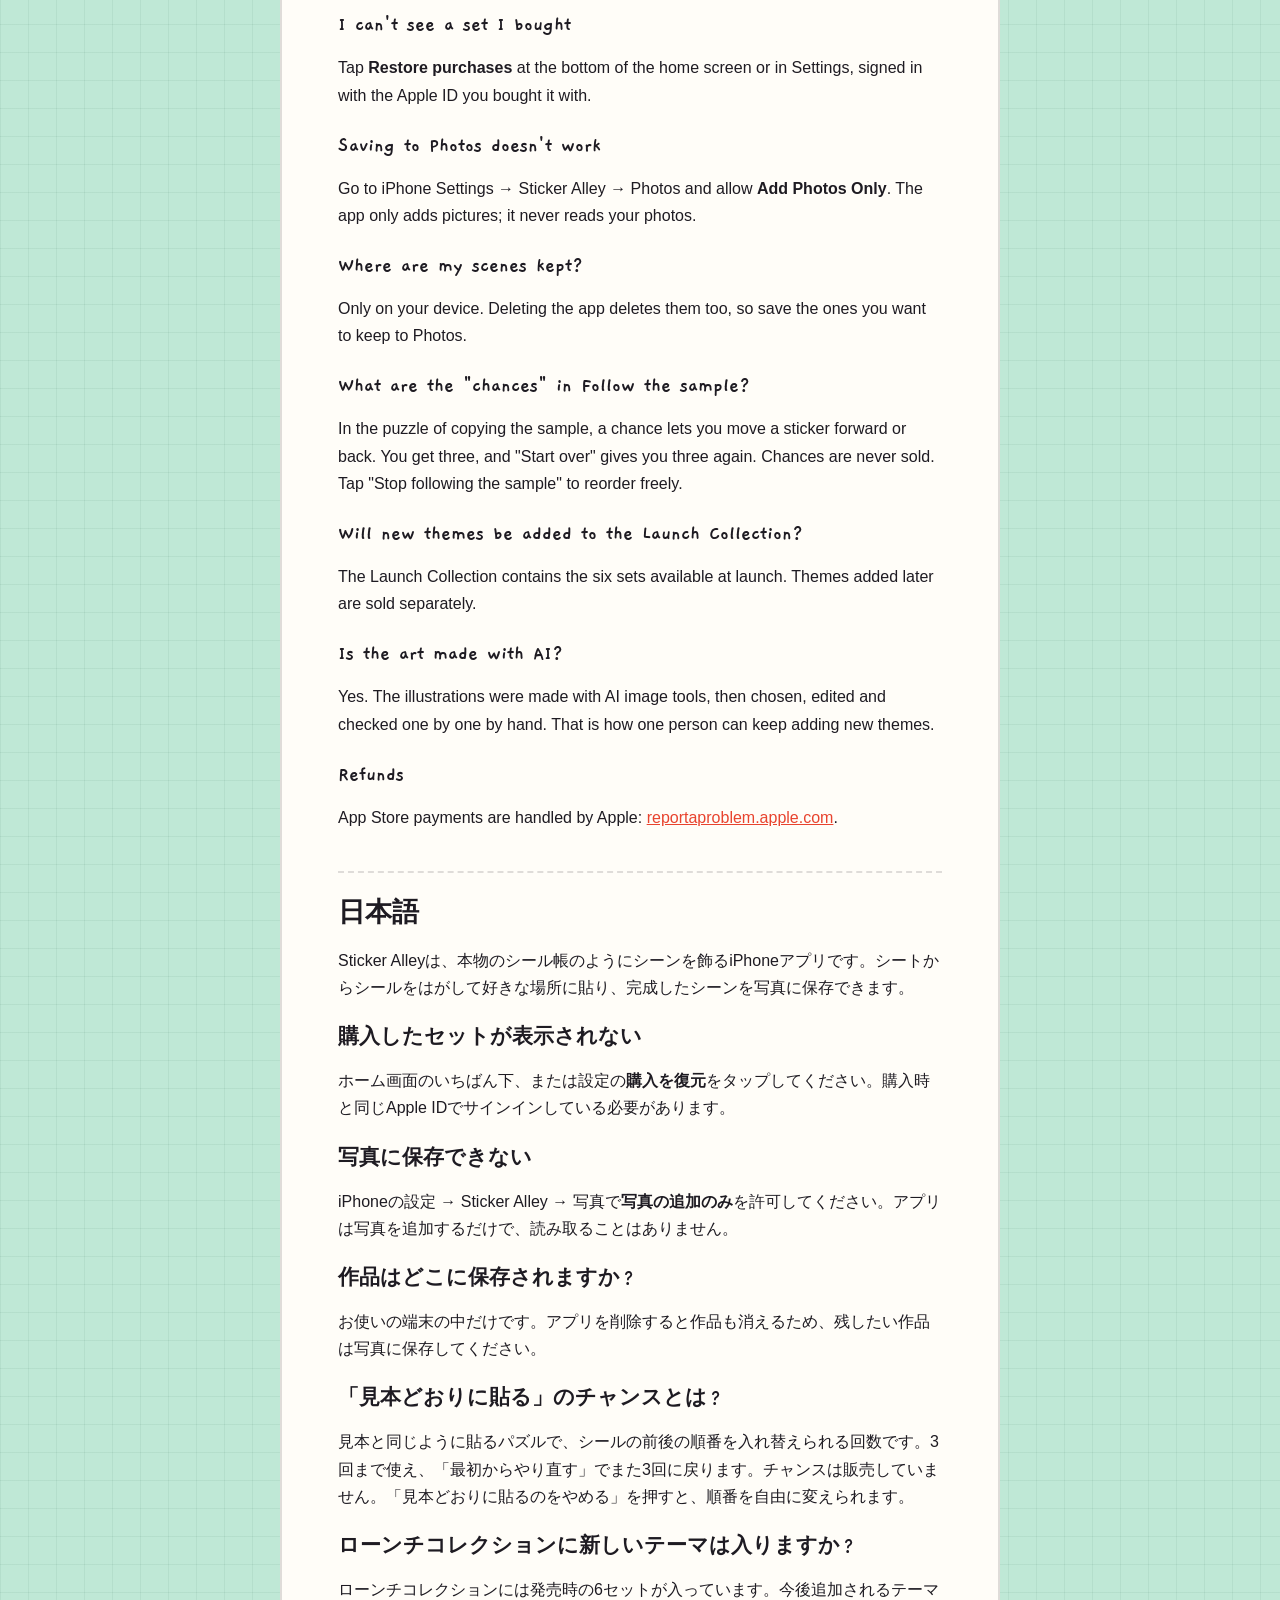
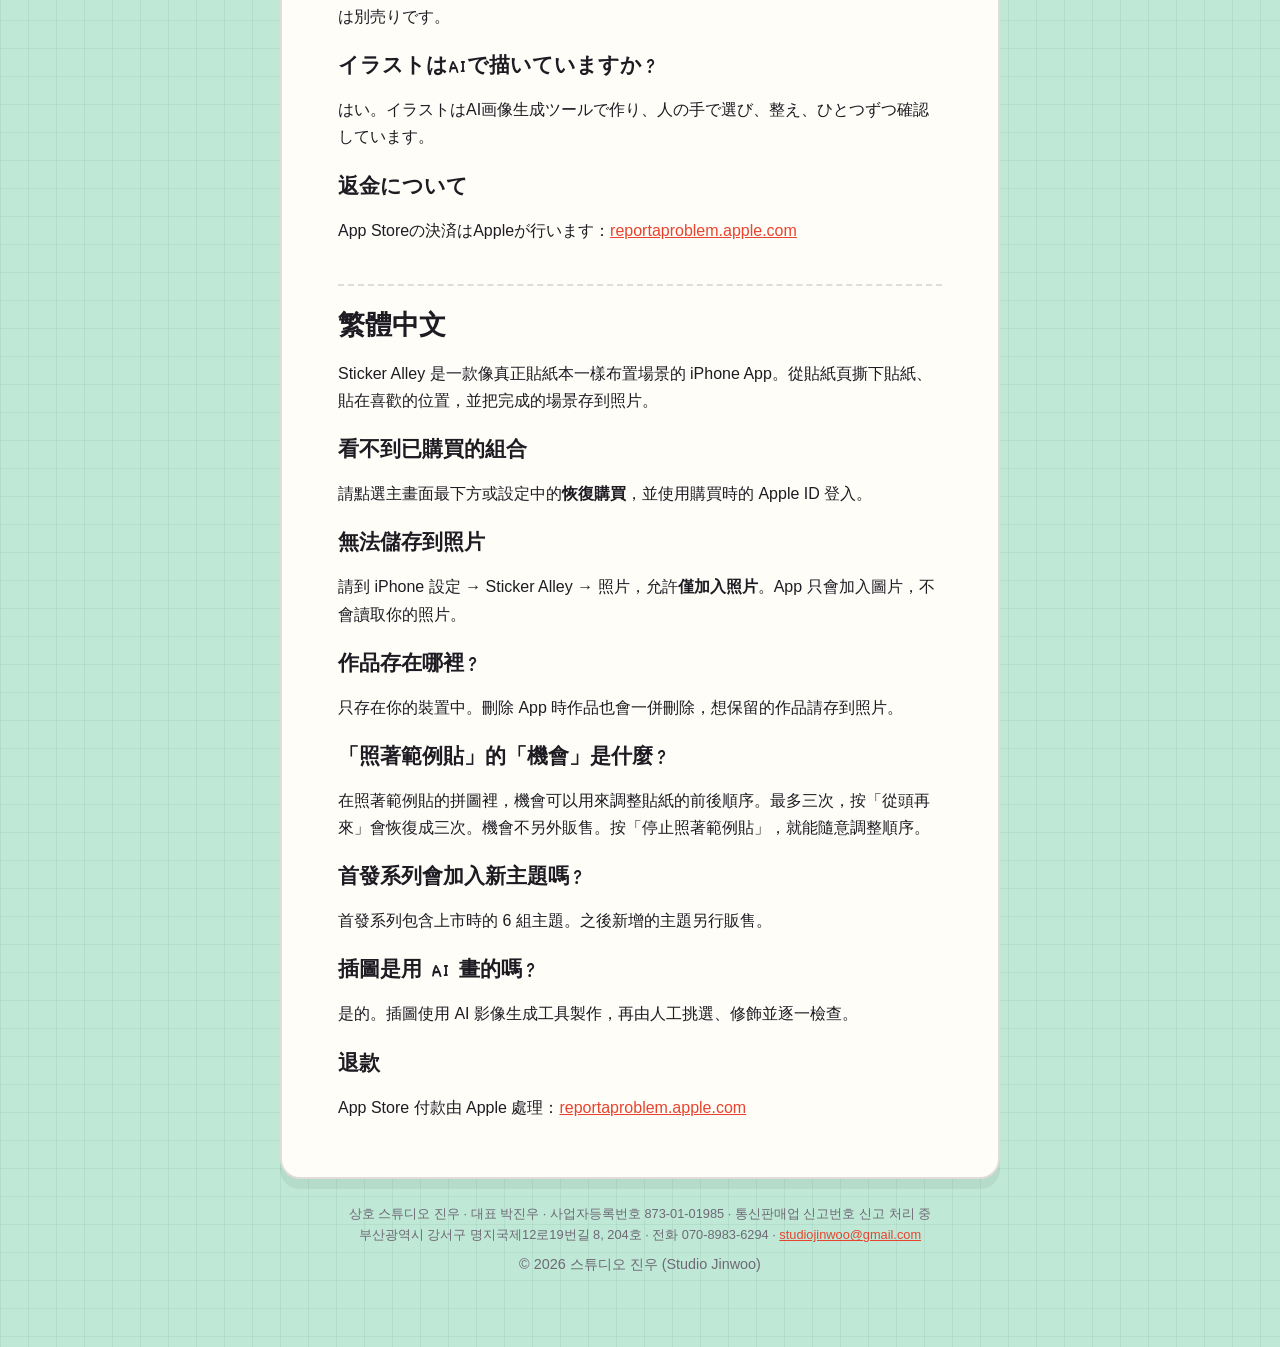
==== commit fd6aa7b3: "사업자 정보 표시 (전자상거래법): 스튜디오 진우 Co-Authored-By: Claude Opus 5.5 <noreply@anthropic.com>" ====
--- a/index.html
+++ b/index.html
@@ -96,6 +96,10 @@
     <p>App Store 付款由 Apple 處理：<a href="https://reportaproblem.apple.com">reportaproblem.apple.com</a></p>
   </section>
 </main>
-<footer>© 2026 Sticker Alley</footer>
+<footer>
+  <p class="biz">상호 스튜디오 진우 · 대표 박진우 · 사업자등록번호 873-01-01985 · 통신판매업 신고번호 신고 처리 중<br>
+  부산광역시 강서구 명지국제12로19번길 8, 204호 · 전화 070-8983-6294 · <a href="mailto:studiojinwoo@gmail.com">studiojinwoo@gmail.com</a></p>
+  <p>© 2026 스튜디오 진우 (Studio Jinwoo)</p>
+</footer>
 </body>
 </html>
--- a/style.css
+++ b/style.css
@@ -54,3 +54,5 @@
 }
 footer { max-width: 720px; margin: 24px auto 0; text-align: center; color: var(--sub); font-size: 0.9rem; }
 ul { padding-left: 1.2em; }
+footer p { margin: 6px 0; }
+footer .biz { font-size: 0.8rem; line-height: 1.7; word-break: keep-all; }
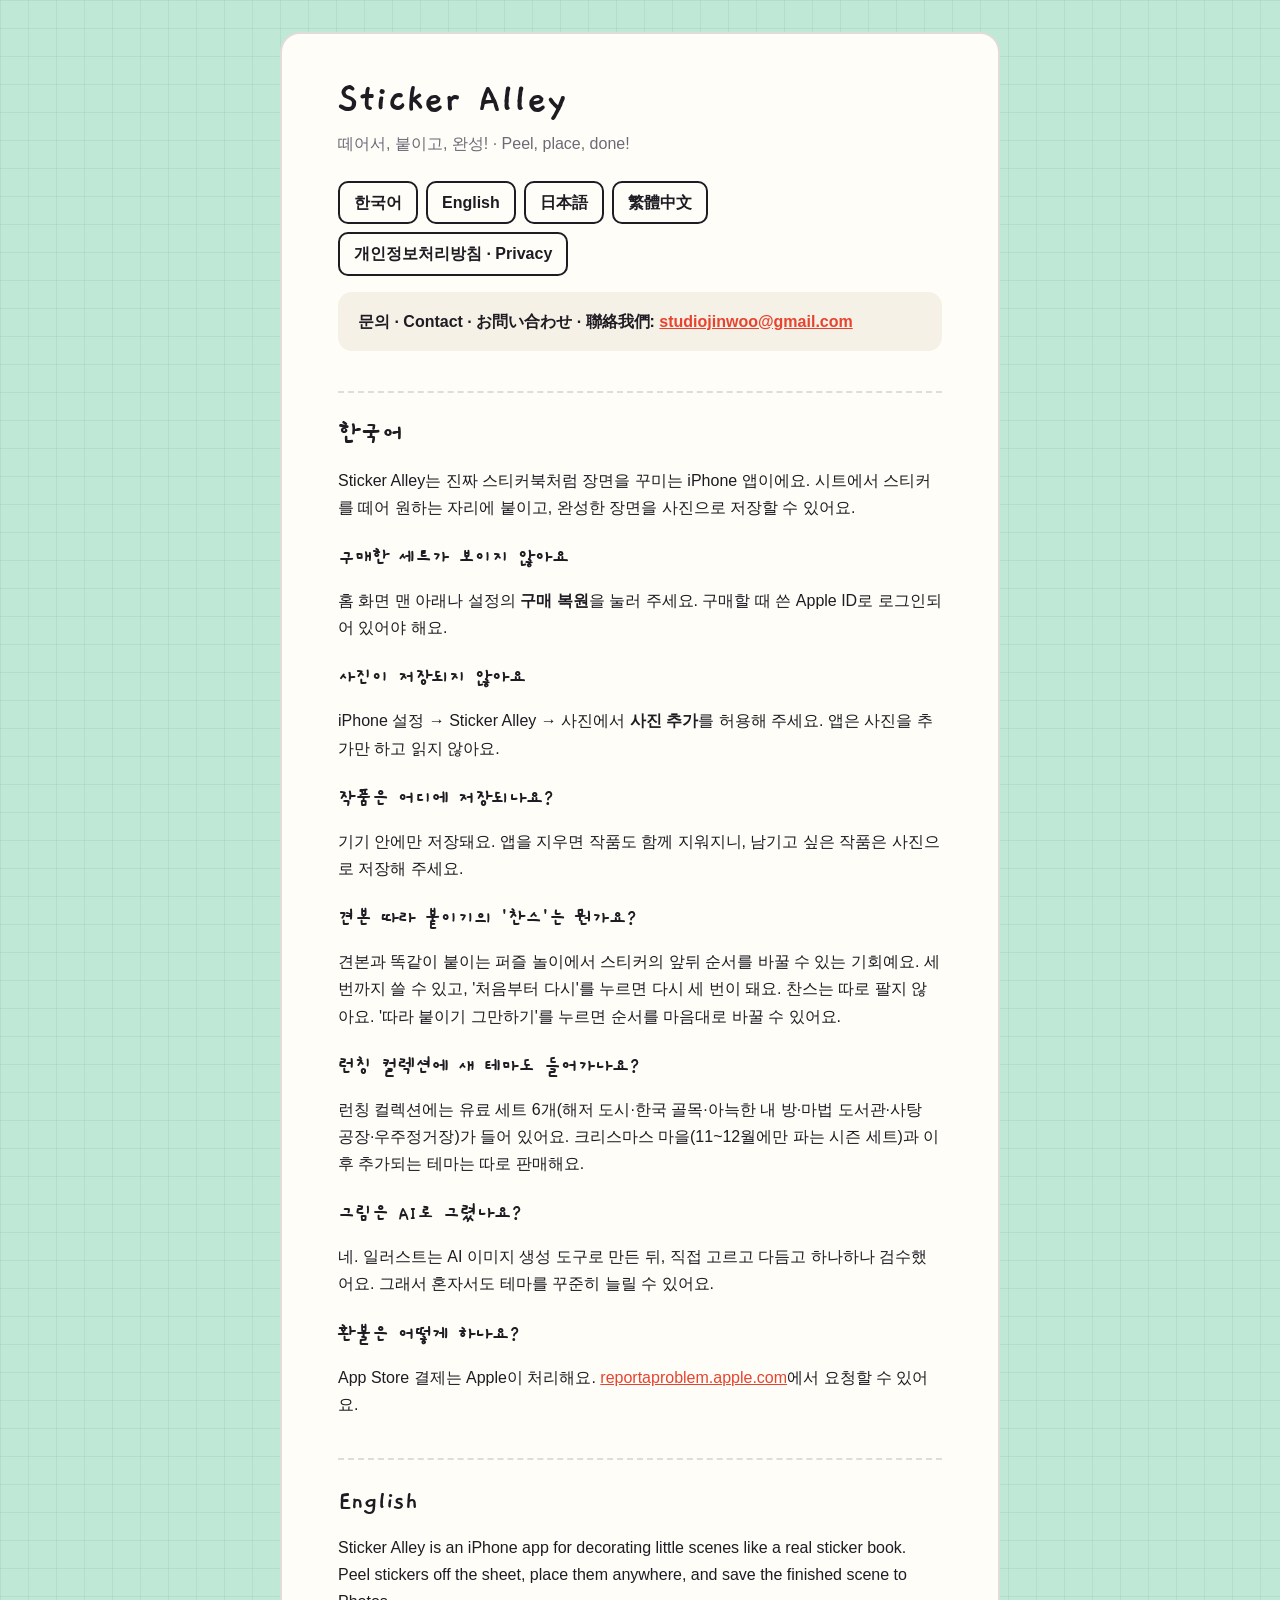
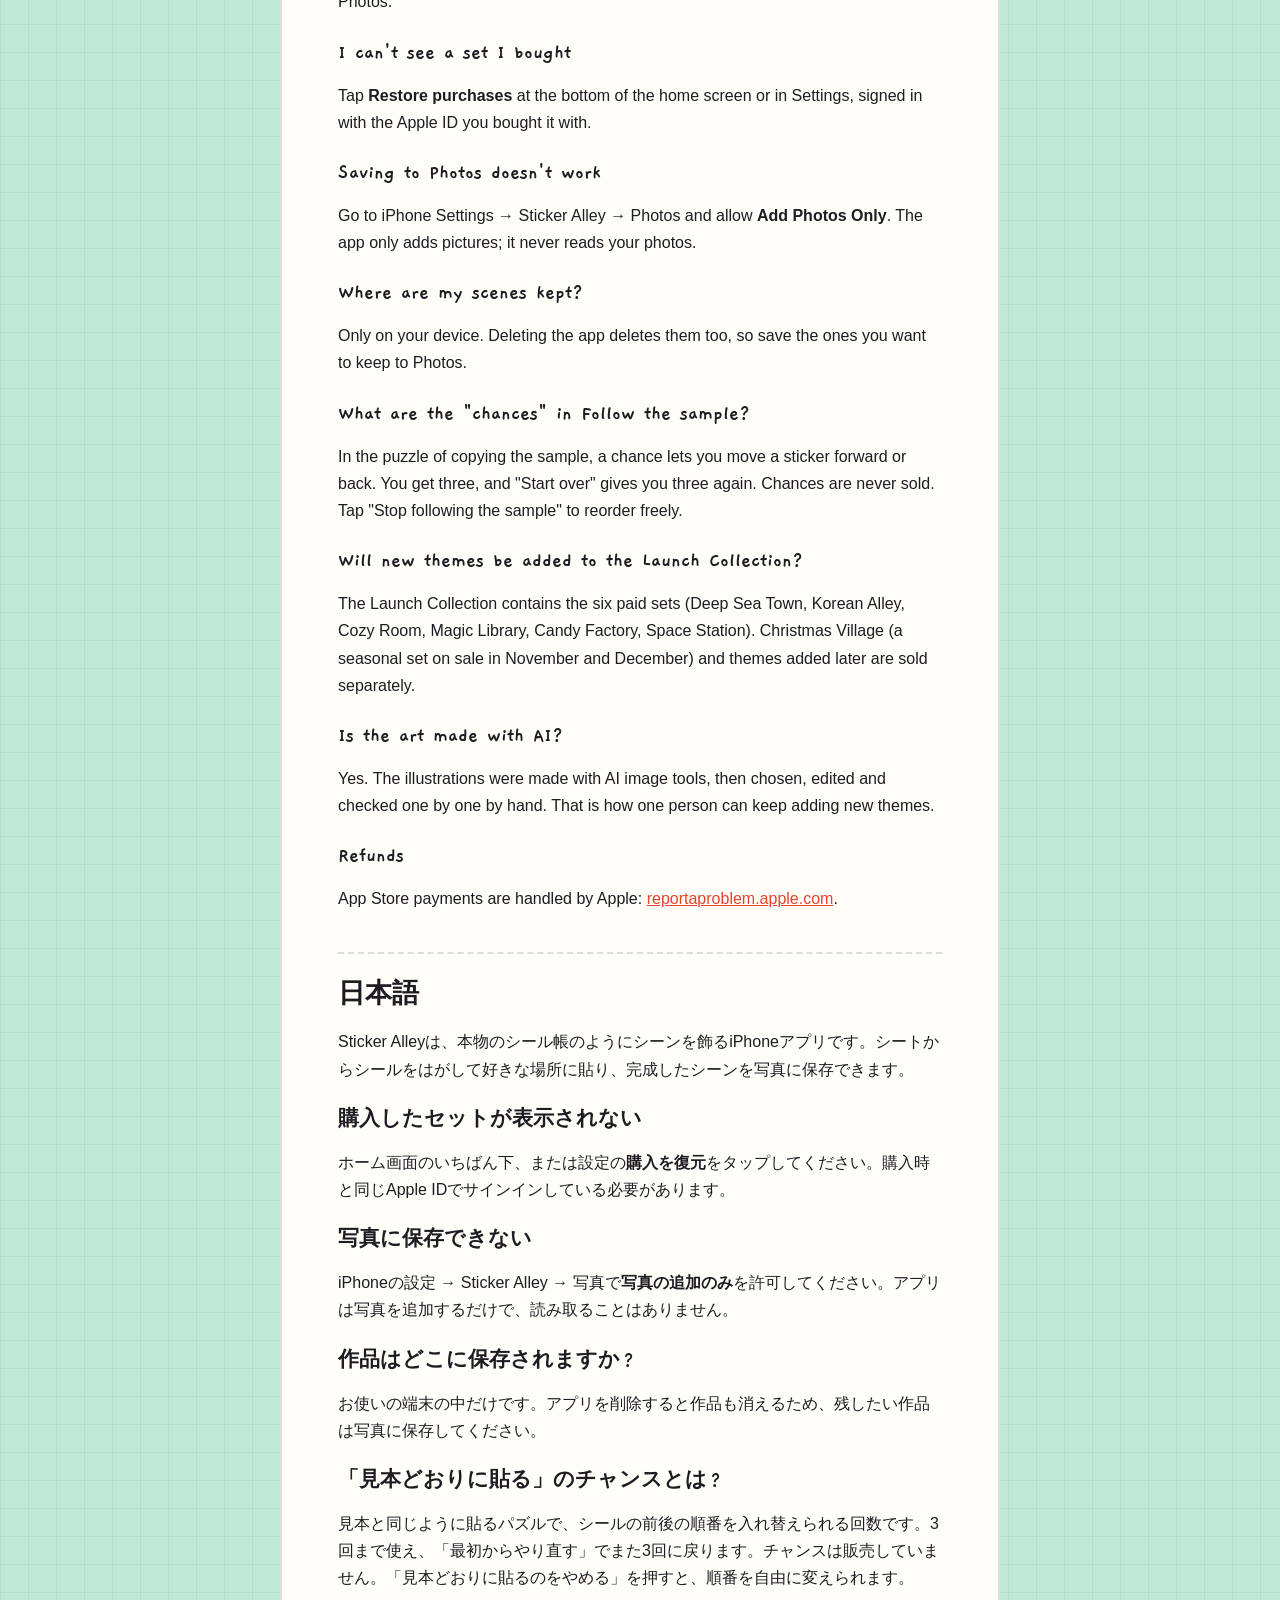
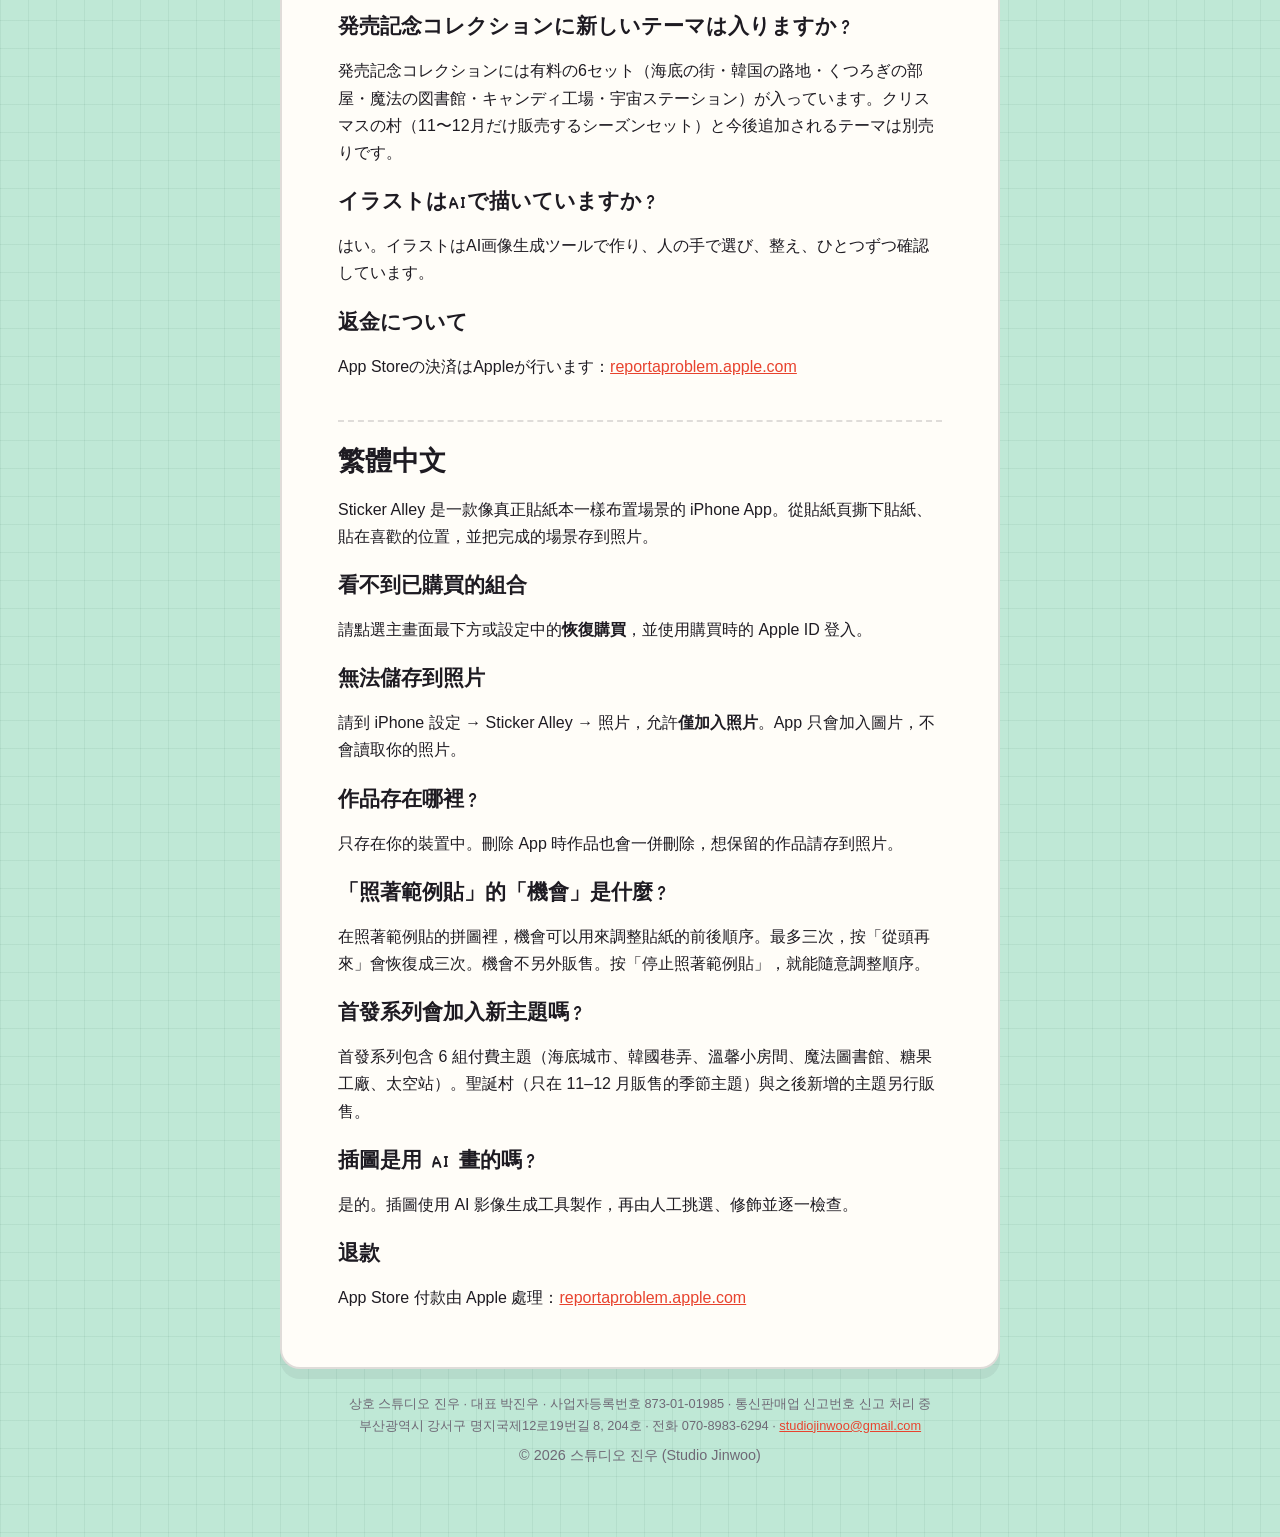
==== commit ec26c9df: "컬렉션 구성(유료 6세트, 크리스마스 마을 제외)·일본어 이름 発売記念コレクション, 개인정보 처리방침에 문의 메일 처리와 보호책임자 Co-Authored-By: Claude Opu" ====
--- a/index.html
+++ b/index.html
@@ -32,7 +32,7 @@
     <h3>견본 따라 붙이기의 '찬스'는 뭔가요?</h3>
     <p>견본과 똑같이 붙이는 퍼즐 놀이에서 스티커의 앞뒤 순서를 바꿀 수 있는 기회예요. 세 번까지 쓸 수 있고, '처음부터 다시'를 누르면 다시 세 번이 돼요. 찬스는 따로 팔지 않아요. '따라 붙이기 그만하기'를 누르면 순서를 마음대로 바꿀 수 있어요.</p>
     <h3>런칭 컬렉션에 새 테마도 들어가나요?</h3>
-    <p>런칭 컬렉션에는 출시 때의 6개 세트가 들어 있어요. 이후 추가되는 테마는 따로 판매해요.</p>
+    <p>런칭 컬렉션에는 유료 세트 6개(해저 도시·한국 골목·아늑한 내 방·마법 도서관·사탕 공장·우주정거장)가 들어 있어요. 크리스마스 마을(11~12월에만 파는 시즌 세트)과 이후 추가되는 테마는 따로 판매해요.</p>
     <h3>그림은 AI로 그렸나요?</h3>
     <p>네. 일러스트는 AI 이미지 생성 도구로 만든 뒤, 직접 고르고 다듬고 하나하나 검수했어요. 그래서 혼자서도 테마를 꾸준히 늘릴 수 있어요.</p>
     <h3>환불은 어떻게 하나요?</h3>
@@ -51,7 +51,7 @@
     <h3>What are the "chances" in Follow the sample?</h3>
     <p>In the puzzle of copying the sample, a chance lets you move a sticker forward or back. You get three, and "Start over" gives you three again. Chances are never sold. Tap "Stop following the sample" to reorder freely.</p>
     <h3>Will new themes be added to the Launch Collection?</h3>
-    <p>The Launch Collection contains the six sets available at launch. Themes added later are sold separately.</p>
+    <p>The Launch Collection contains the six paid sets (Deep Sea Town, Korean Alley, Cozy Room, Magic Library, Candy Factory, Space Station). Christmas Village (a seasonal set on sale in November and December) and themes added later are sold separately.</p>
     <h3>Is the art made with AI?</h3>
     <p>Yes. The illustrations were made with AI image tools, then chosen, edited and checked one by one by hand. That is how one person can keep adding new themes.</p>
     <h3>Refunds</h3>
@@ -69,8 +69,8 @@
     <p>お使いの端末の中だけです。アプリを削除すると作品も消えるため、残したい作品は写真に保存してください。</p>
     <h3>「見本どおりに貼る」のチャンスとは？</h3>
     <p>見本と同じように貼るパズルで、シールの前後の順番を入れ替えられる回数です。3回まで使え、「最初からやり直す」でまた3回に戻ります。チャンスは販売していません。「見本どおりに貼るのをやめる」を押すと、順番を自由に変えられます。</p>
-    <h3>ローンチコレクションに新しいテーマは入りますか？</h3>
-    <p>ローンチコレクションには発売時の6セットが入っています。今後追加されるテーマは別売りです。</p>
+    <h3>発売記念コレクションに新しいテーマは入りますか？</h3>
+    <p>発売記念コレクションには有料の6セット（海底の街・韓国の路地・くつろぎの部屋・魔法の図書館・キャンディ工場・宇宙ステーション）が入っています。クリスマスの村（11〜12月だけ販売するシーズンセット）と今後追加されるテーマは別売りです。</p>
     <h3>イラストはAIで描いていますか？</h3>
     <p>はい。イラストはAI画像生成ツールで作り、人の手で選び、整え、ひとつずつ確認しています。</p>
     <h3>返金について</h3>
@@ -89,14 +89,14 @@
     <h3>「照著範例貼」的「機會」是什麼？</h3>
     <p>在照著範例貼的拼圖裡，機會可以用來調整貼紙的前後順序。最多三次，按「從頭再來」會恢復成三次。機會不另外販售。按「停止照著範例貼」，就能隨意調整順序。</p>
     <h3>首發系列會加入新主題嗎？</h3>
-    <p>首發系列包含上市時的 6 組主題。之後新增的主題另行販售。</p>
+    <p>首發系列包含 6 組付費主題（海底城市、韓國巷弄、溫馨小房間、魔法圖書館、糖果工廠、太空站）。聖誕村（只在 11–12 月販售的季節主題）與之後新增的主題另行販售。</p>
     <h3>插圖是用 AI 畫的嗎？</h3>
     <p>是的。插圖使用 AI 影像生成工具製作，再由人工挑選、修飾並逐一檢查。</p>
     <h3>退款</h3>
     <p>App Store 付款由 Apple 處理：<a href="https://reportaproblem.apple.com">reportaproblem.apple.com</a></p>
   </section>
 </main>
-<footer>
+<footer id="biz">
   <p class="biz">상호 스튜디오 진우 · 대표 박진우 · 사업자등록번호 873-01-01985 · 통신판매업 신고번호 신고 처리 중<br>
   부산광역시 강서구 명지국제12로19번길 8, 204호 · 전화 070-8983-6294 · <a href="mailto:studiojinwoo@gmail.com">studiojinwoo@gmail.com</a></p>
   <p>© 2026 스튜디오 진우 (Studio Jinwoo)</p>
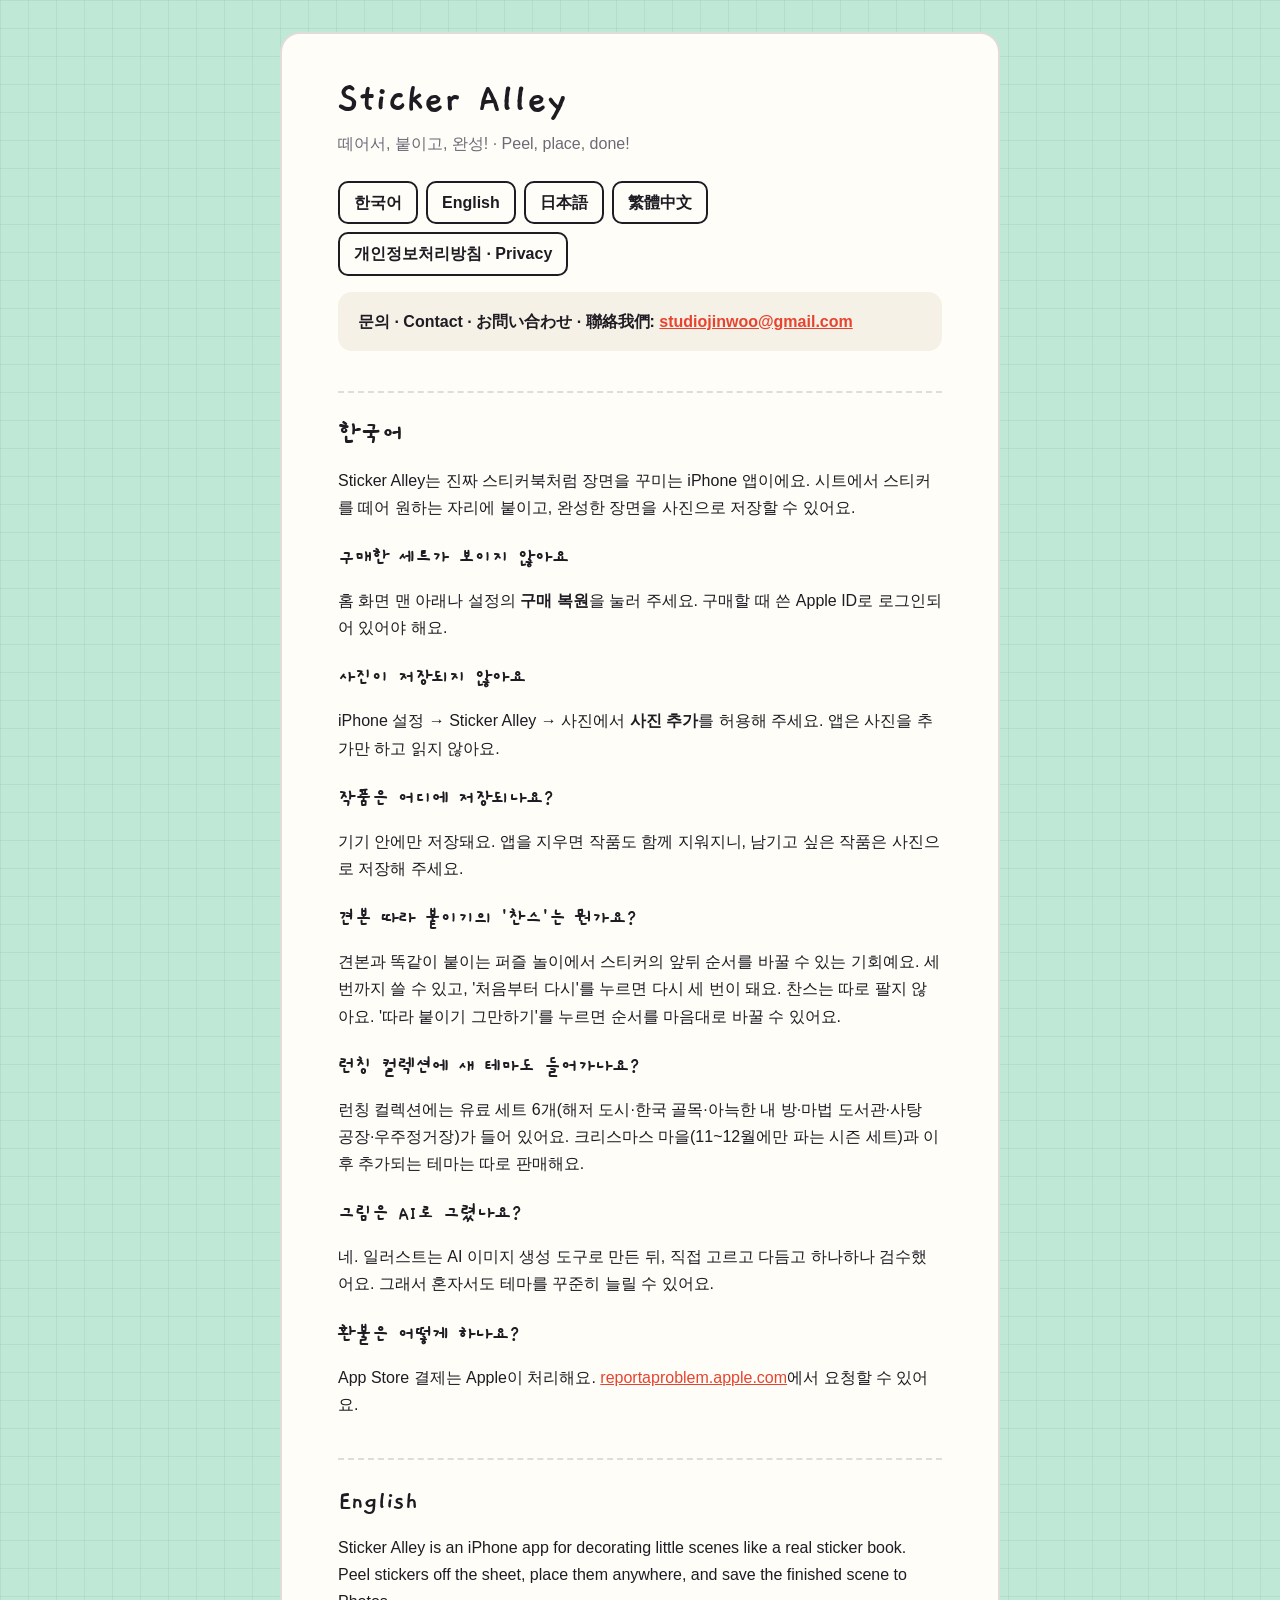
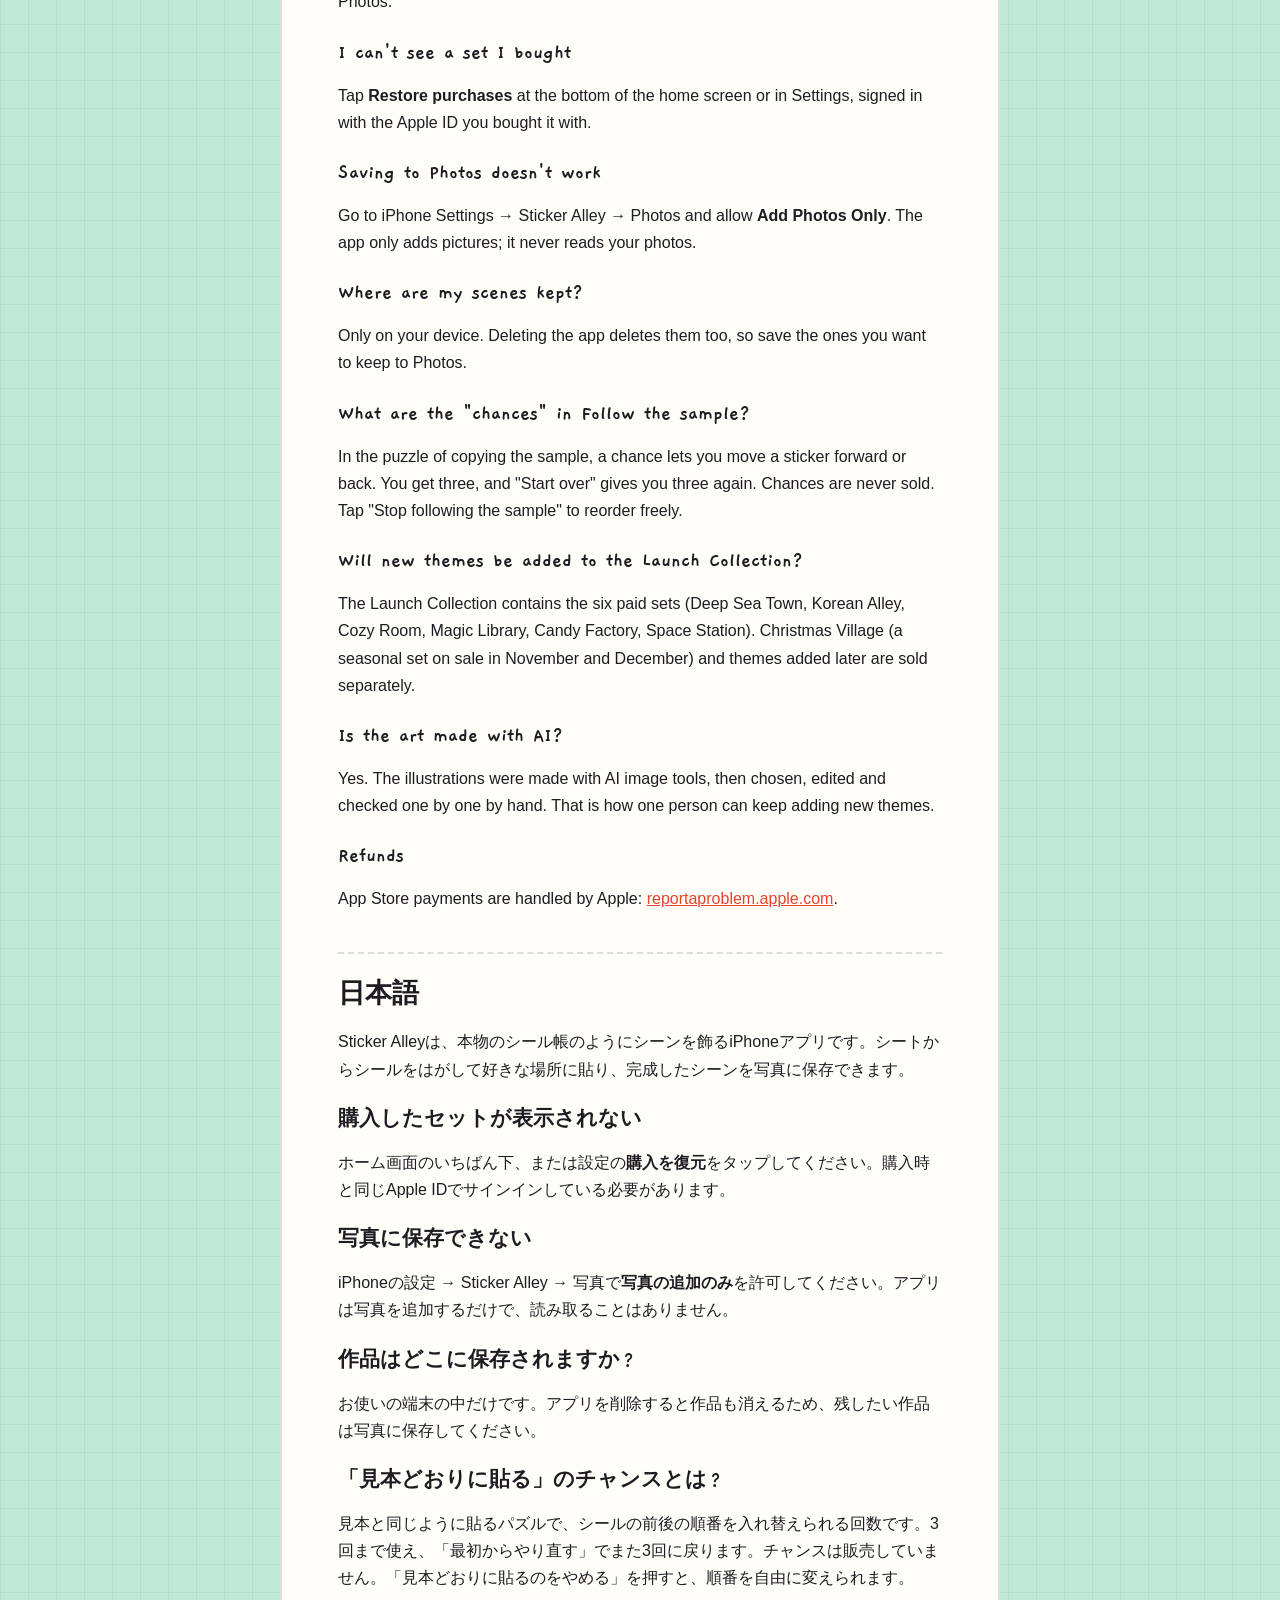
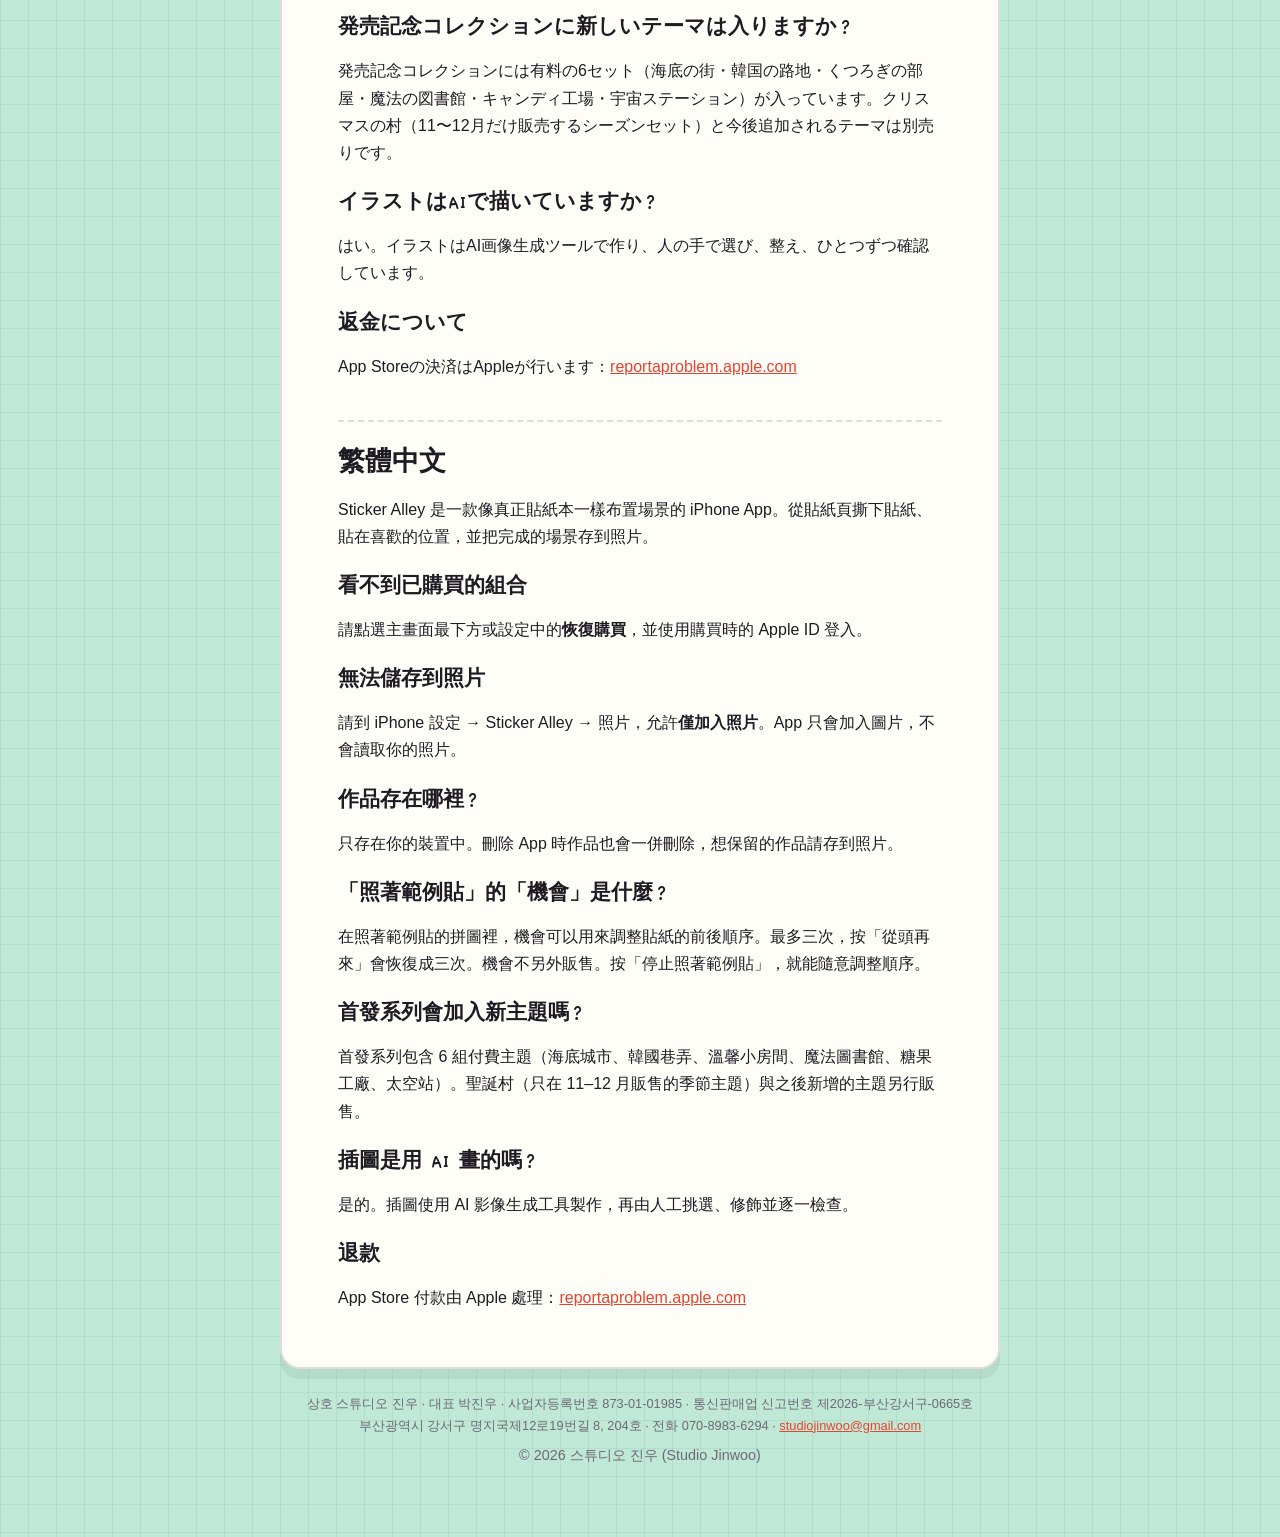
==== commit 5b90e818: "통신판매업 신고번호 표시: 제2026-부산강서구-0665호 (2026-10-26 신고) Co-Authored-By: Claude Opus 5.5 <noreply@anthropic." ====
--- a/index.html
+++ b/index.html
@@ -97,7 +97,7 @@
   </section>
 </main>
 <footer id="biz">
-  <p class="biz">상호 스튜디오 진우 · 대표 박진우 · 사업자등록번호 873-01-01985 · 통신판매업 신고번호 신고 처리 중<br>
+  <p class="biz">상호 스튜디오 진우 · 대표 박진우 · 사업자등록번호 873-01-01985 · 통신판매업 신고번호 제2026-부산강서구-0665호<br>
   부산광역시 강서구 명지국제12로19번길 8, 204호 · 전화 070-8983-6294 · <a href="mailto:studiojinwoo@gmail.com">studiojinwoo@gmail.com</a></p>
   <p>© 2026 스튜디오 진우 (Studio Jinwoo)</p>
 </footer>
